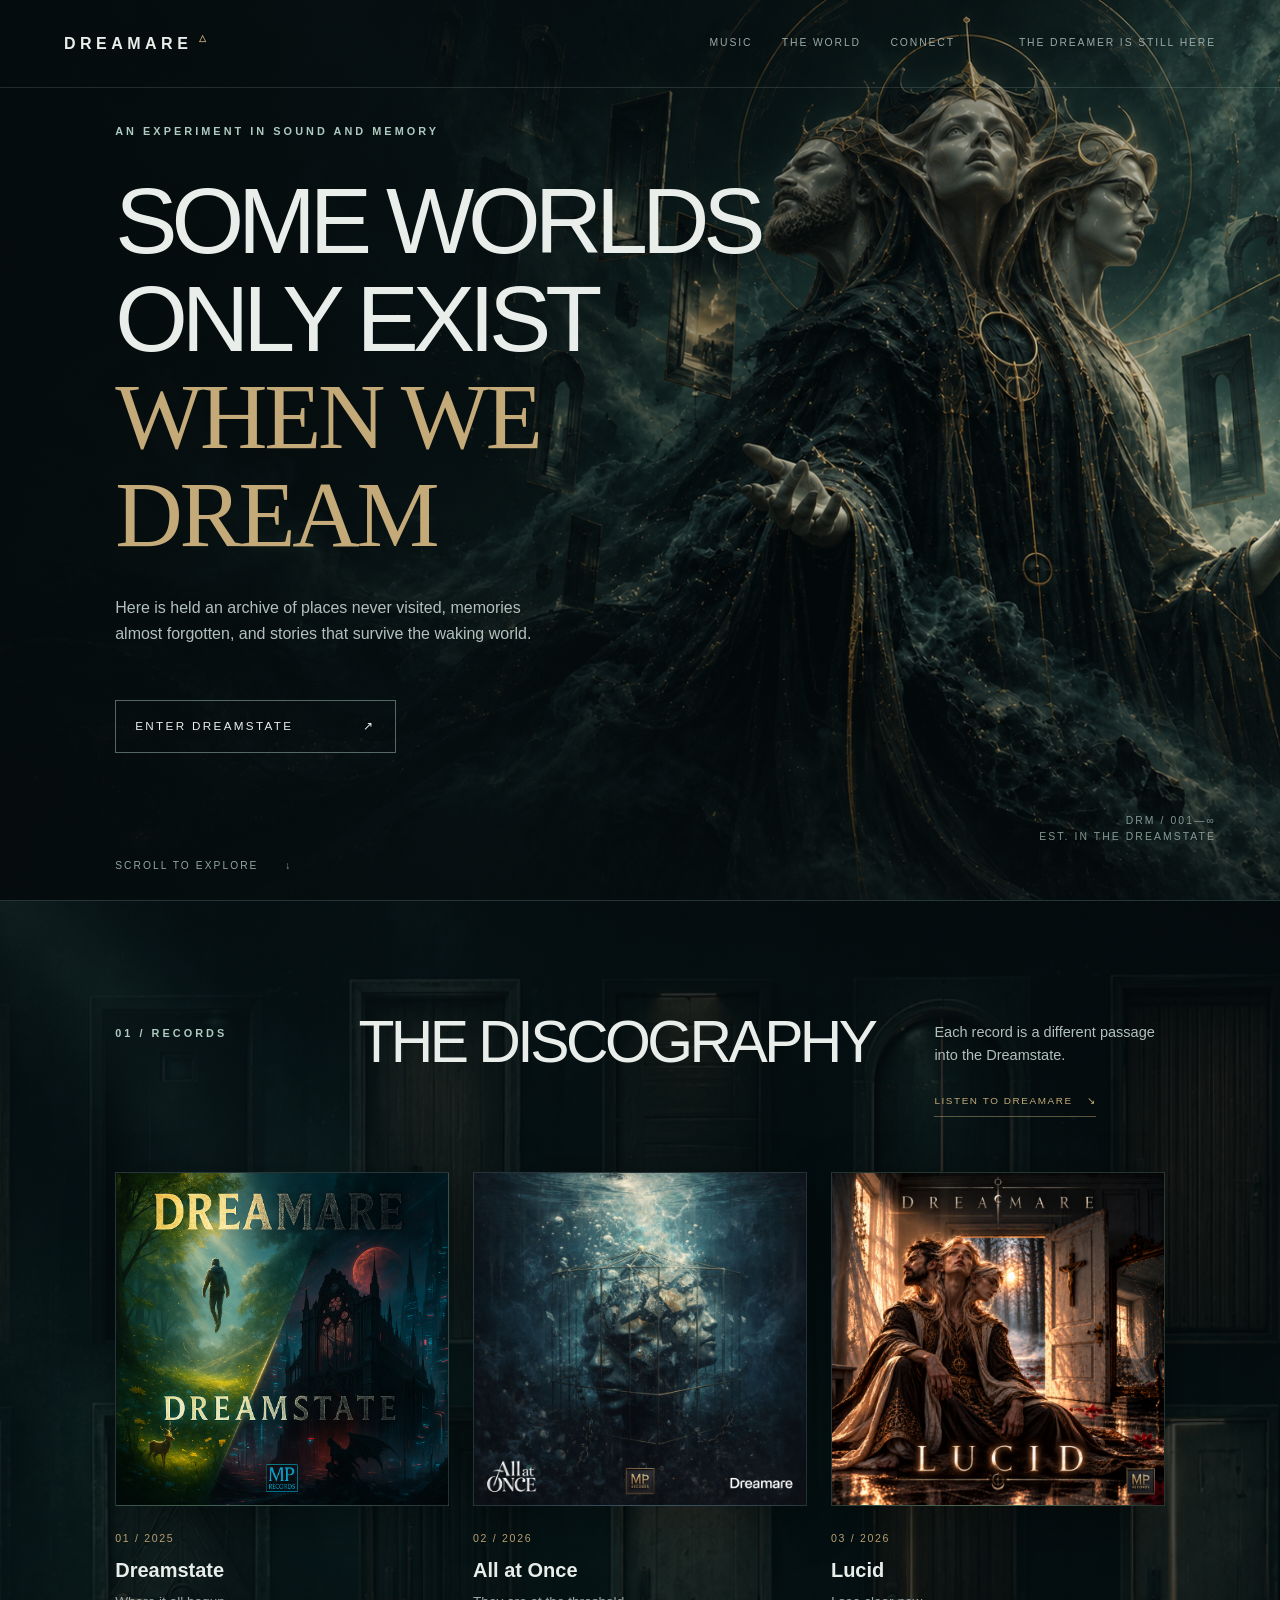
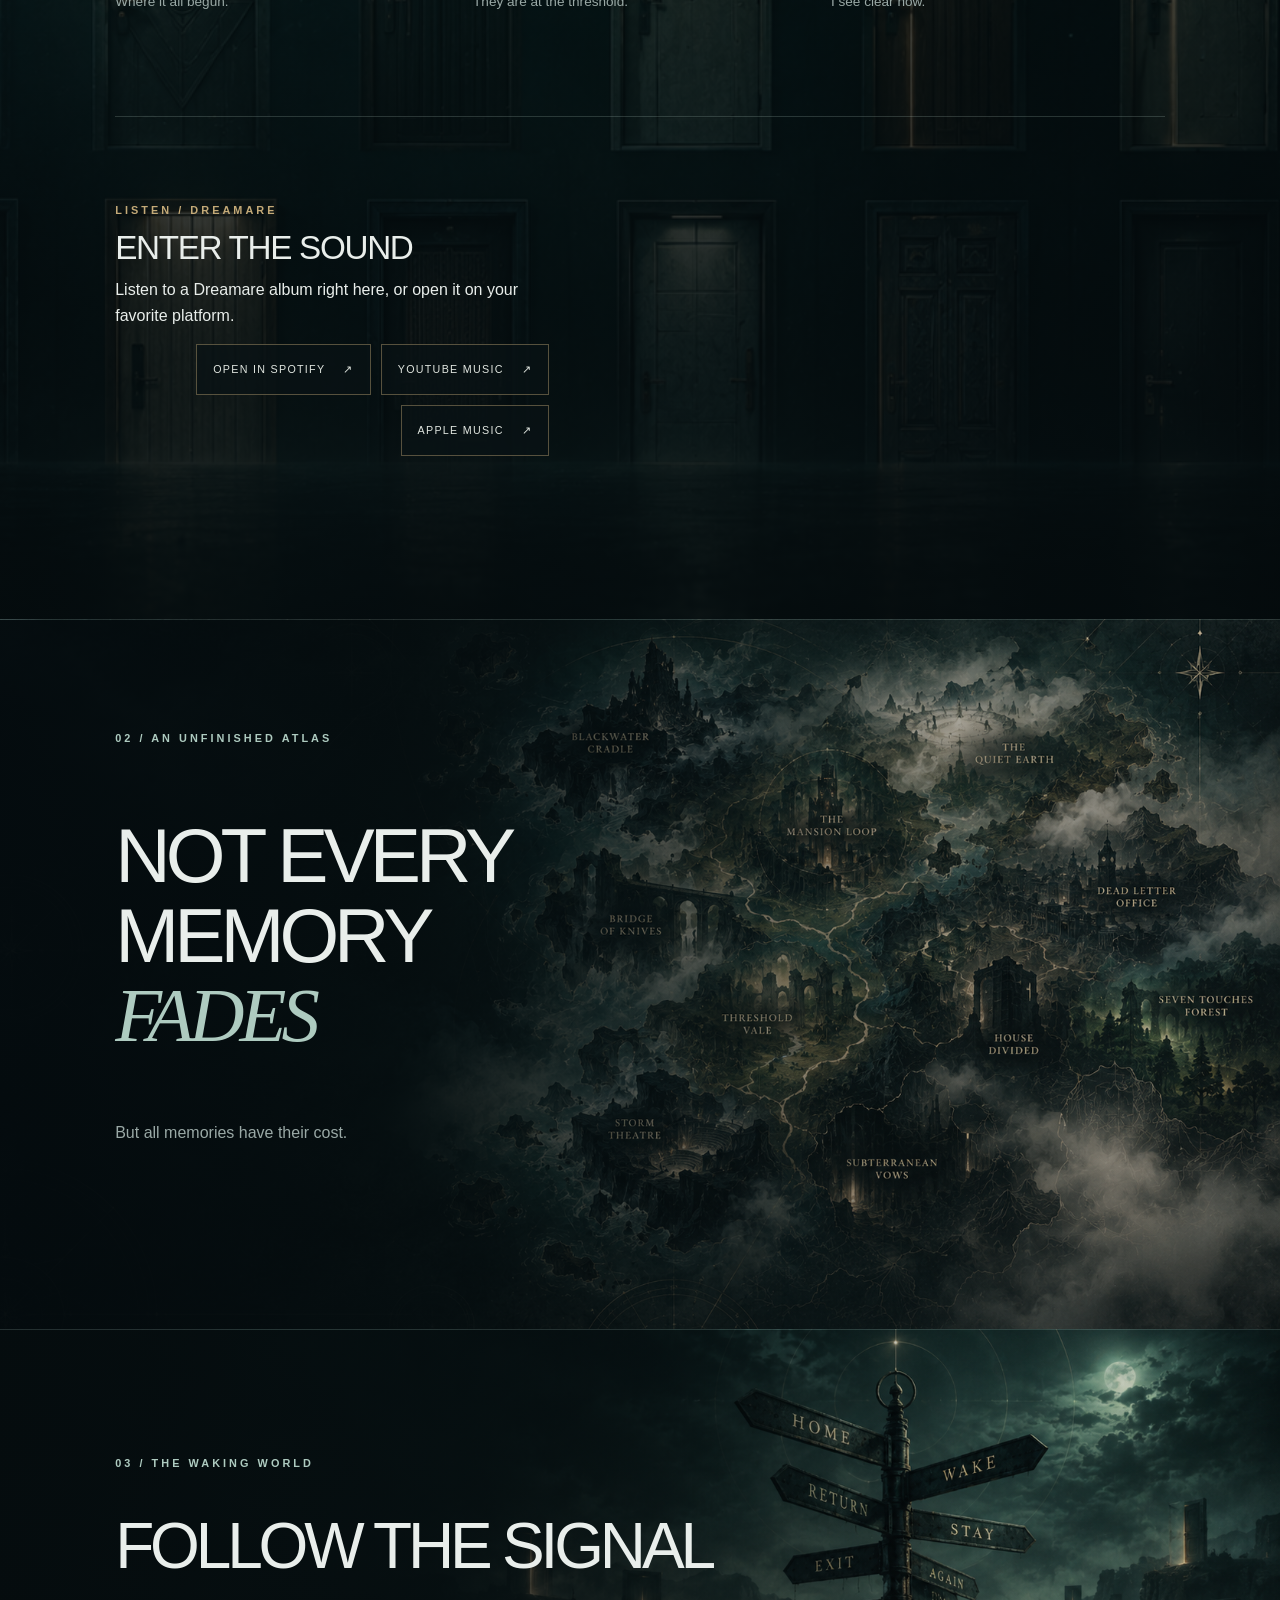
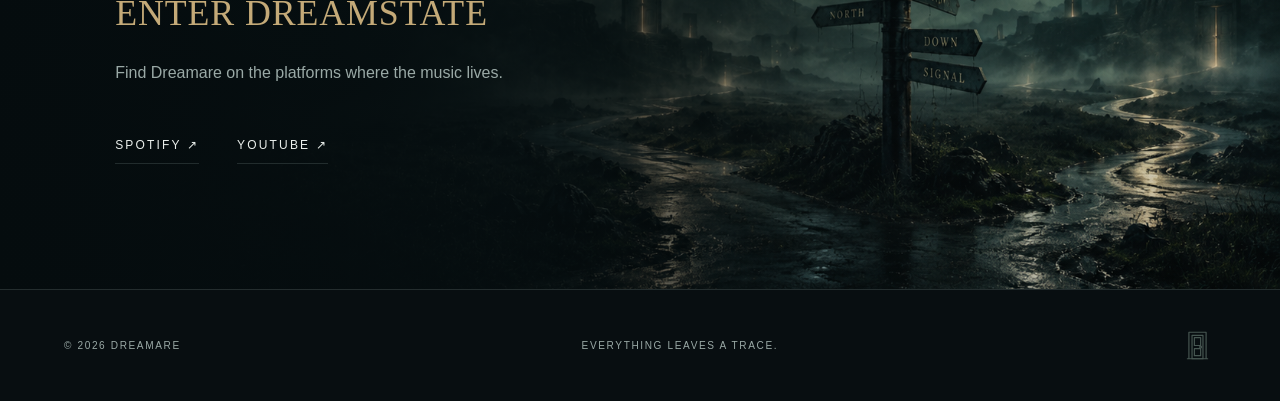
==== index.html @ a7a78763 "Embed official Spotify album player on Dreamare homepage" ====
<!doctype html>
<html lang="en"><head><meta charset="utf-8"><meta name="viewport" content="width=device-width,initial-scale=1"><meta name="theme-color" content="#080e11"><meta name="description" content="Enter the world of Dreamare. Music, dreams, and the stories that remain."><title>DREAMARE — Enter Dreamstate</title><link rel="icon" type="image/svg+xml" href="./favicon.svg"><link rel="stylesheet" href="./styles.css"></head>
<body class="home"><div class="grain" aria-hidden="true"></div>
<header class="site-header"><a class="wordmark" href="./" aria-label="Dreamare home">DREAMARE<span class="mark">△</span></a><nav aria-label="Main navigation"><a href="#music">MUSIC</a><a href="#world">THE WORLD</a><a href="#connect">CONNECT</a></nav><span class="header-note">THE DREAMER IS STILL HERE</span></header>
<main>
<section class="hero" aria-labelledby="hero-heading"><div class="hero-halo" aria-hidden="true"><div class="ring ring-a"></div><div class="ring ring-b"></div><div class="ring ring-c"></div><span class="sigil">◈</span></div>
<div class="hero-content"><p class="eyebrow">AN EXPERIMENT IN SOUND AND MEMORY</p><h1 id="hero-heading">SOME WORLDS<br>ONLY EXIST<br><span class="hero-emphasis">WHEN WE DREAM</span></h1><p class="lead">Here is held an archive of places never visited, memories almost forgotten, and stories that survive the waking world.</p><a class="main-link" href="#music">ENTER DREAMSTATE <span aria-hidden="true">↗</span></a></div>
<div class="hero-index" aria-hidden="true">DRM / 001—∞<br>EST. IN THE DREAMSTATE</div><div class="scroll-cue" aria-hidden="true">SCROLL TO EXPLORE <span>↓</span></div></section>
<section id="music" class="section music"><div class="section-header"><p class="eyebrow">01 / RECORDS</p><h2>THE DISCOGRAPHY</h2><div class="music-header-aside"><p>Each record is a different passage into the Dreamstate.</p><a class="music-listen-link" href="#music-player">LISTEN TO DREAMARE <span aria-hidden="true">↘</span></a></div></div>
<div class="album-grid"><article class="album album-one"><div class="album-art" aria-hidden="true"><span class="album-orbit">◯</span><span class="album-title">DREAMSTATE</span><img class="album-cover" src="./assets/album-dreamstate.png" alt="Official Dreamstate album cover" loading="lazy" decoding="async"></div><div class="album-meta"><span>01 / 2025</span><h3>Dreamstate</h3><p>Where it all begun.</p></div></article><article class="album album-two"><div class="album-art" aria-hidden="true"><span class="album-orbit">◇</span><span class="album-title">ALL AT ONCE</span><img class="album-cover" src="./assets/album-all-at-once.jpg" alt="Official All at Once album cover" loading="lazy" decoding="async"></div><div class="album-meta"><span>02 / 2026</span><h3>All at Once</h3><p>They are at the threshold.</p></div></article><article class="album album-three"><div class="album-art" aria-hidden="true"><span class="album-orbit">✧</span><span class="album-title">LUCID</span><img class="album-cover" src="./assets/album-lucid.jpg" alt="Official Lucid album cover" loading="lazy" decoding="async"></div><div class="album-meta"><span>03 / 2026</span><h3>Lucid</h3><p>I see clear now.</p></div></article></div>
<div class="music-player-area" id="music-player" aria-labelledby="music-player-title">
  <div class="music-player-intro">
    <p class="eyebrow">LISTEN / DREAMARE</p>
    <h3 id="music-player-title">ENTER THE SOUND</h3>
    <p>Listen to a Dreamare album right here, or open it on your favorite platform.</p>
    <div class="music-player-options" role="group" aria-label="Music platforms">
      <a href="https://open.spotify.com/album/0XnZISaevUQ4SXNmua5yW4" target="_blank" rel="noopener noreferrer">OPEN IN SPOTIFY <span aria-hidden="true">↗</span></a>
      <a href="https://music.youtube.com/search?q=Dreamare" target="_blank" rel="noopener noreferrer">YOUTUBE MUSIC <span aria-hidden="true">↗</span></a>
      <a href="https://music.apple.com/us/artist/dreamare/1834551281" target="_blank" rel="noopener noreferrer">APPLE MUSIC <span aria-hidden="true">↗</span></a>
    </div>
  </div>
  <div class="spotify-player">
    <iframe title="Dreamare album — Spotify player" src="https://open.spotify.com/embed/album/0XnZISaevUQ4SXNmua5yW4?utm_source=generator" width="100%" height="352" style="border:0;border-radius:12px" allow="autoplay; clipboard-write; encrypted-media; fullscreen; picture-in-picture" loading="lazy" referrerpolicy="strict-origin-when-cross-origin"></iframe>
  </div>
</div>
</section>
<section id="world" class="section world"><p class="eyebrow">02 / AN UNFINISHED ATLAS</p><div class="world-copy"><h2>NOT EVERY<br>MEMORY <em>FADES</em></h2><p>But all memories have their cost.</p></div><div class="world-ornament" aria-hidden="true">∴</div></section>
<section id="connect" class="section connect"><p class="eyebrow">03 / THE WAKING WORLD</p><h2>FOLLOW THE SIGNAL</h2><p class="connect-invitation">ENTER DREAMSTATE</p><p>Find Dreamare on the platforms where the music lives.</p><div class="socials"><a href="https://open.spotify.com/search/Dreamare" target="_blank" rel="noopener noreferrer">SPOTIFY ↗</a><a href="https://www.youtube.com/results?search_query=Dreamare+music" target="_blank" rel="noopener noreferrer">YOUTUBE ↗</a></div></section>
</main>
<footer><span>© 2026 DREAMARE</span><span>EVERYTHING LEAVES A TRACE.</span><a class="hidden-archive" href="./archive/" aria-label="Open a hidden door" title="A door remains closed"><svg class="archive-door-icon" viewBox="0 0 32 40" aria-hidden="true" focusable="false"><path class="door-frame" d="M5 37V3h22v34M3 37h26"/><path class="door-leaf" d="M9 7h14v30H9z"/><path class="door-detail" d="M12 10h8v10h-8zM12 24h8v9h-8z"/><circle class="door-handle" cx="20" cy="22" r="1.2"/></svg></a></footer>
<script src="./album-covers.js" defer></script></body></html>
---- styles.css ----
:root{--bg:#080e11;--surface:#111b1e;--line:rgba(195,220,213,.15);--text:#e9eeeb;--muted:#9aa9a6;--accent:#aecbc0;--gold:#c4aa78}*{box-sizing:border-box}html{scroll-behavior:smooth}body{margin:0;background:var(--bg);color:var(--text);font-family:Inter,"Segoe UI",Arial,sans-serif;line-height:1.6}a{color:inherit;text-decoration:none}button,input{font:inherit}.grain{position:fixed;inset:0;opacity:.07;pointer-events:none;z-index:9;background-image:url("data:image/svg+xml,%3Csvg viewBox='0 0 200 200' xmlns='http://www.w3.org/2000/svg'%3E%3Cfilter id='n'%3E%3CfeTurbulence type='fractalNoise' baseFrequency='.82' numOctaves='3' stitchTiles='stitch'/%3E%3C/filter%3E%3Crect width='100%25' height='100%25' filter='url(%23n)'/%3E%3C/svg%3E")}h1,h2,h3,p{margin-top:0}.eyebrow{font-size:.68rem;letter-spacing:.28em;font-weight:600;color:var(--accent)}h1,h2{font-weight:500;letter-spacing:-.065em;line-height:1.04}h1 em,h2 em{font-family:Georgia,serif;font-weight:400;color:var(--accent)}.site-header{height:88px;position:absolute;z-index:3;left:0;right:0;top:0;padding:0 clamp(24px,5vw,90px);display:flex;align-items:center;gap:9vw;border-bottom:1px solid var(--line)}.wordmark{font-size:1rem;font-weight:700;letter-spacing:.28em}.mark{font-size:.55rem;vertical-align:top;color:var(--gold);margin-left:7px}.site-header nav{display:flex;gap:2.1rem}.site-header nav a,.header-note{font-size:.65rem;letter-spacing:.18em;color:var(--muted)}.site-header nav a:hover,.socials a:hover{color:white}.header-note{margin-left:auto}.hero{min-height:810px;height:100svh;position:relative;display:flex;align-items:center;padding:100px clamp(24px,9vw,150px);overflow:hidden;background:radial-gradient(ellipse at 70% 44%,#213c3a 0,transparent 45%),radial-gradient(ellipse at 28% 90%,#132624,transparent 45%),linear-gradient(150deg,#0b1518,#050809)}.hero:before{content:"";position:absolute;inset:0;background:linear-gradient(90deg,rgba(7,13,15,.72) 10%,transparent 80%);z-index:1}.hero-content{max-width:760px;position:relative;z-index:2}.hero h1{font-size:clamp(3.6rem,7.3vw,8rem);margin:32px 0}.lead{color:#b2c0bb;max-width:435px;font-size:1rem}.main-link{display:inline-flex;align-items:center;gap:70px;border:1px solid rgba(182,213,200,.45);padding:16px 19px;margin-top:38px;font-size:.73rem;letter-spacing:.2em}.main-link:hover{background:rgba(182,213,200,.1)}.hero-halo{position:absolute;right:-9vw;top:6%;width:64vw;height:88%;display:grid;place-items:center;opacity:.55}.ring{position:absolute;border:1px solid rgba(170,208,190,.18);border-radius:50%;width:72%;height:80%;transform:rotate(25deg)}.ring-b{width:45%;height:90%;transform:rotate(-46deg)}.ring-c{width:88%;height:40%;transform:rotate(-13deg)}.sigil{font-size:18vw;color:rgba(180,211,198,.17);font-weight:100}.hero-index{position:absolute;right:5vw;bottom:6%;font-size:.65rem;letter-spacing:.2em;color:#839991;z-index:2;text-align:right}.scroll-cue{position:absolute;bottom:6%;left:9vw;font-size:.64rem;letter-spacing:.2em;color:#91a69e;z-index:2}.scroll-cue span{margin-left:22px}.section{padding:110px clamp(24px,9vw,150px);border-top:1px solid var(--line)}.section-header{display:flex;align-items:baseline;gap:24px;flex-wrap:wrap;margin-bottom:52px}.section-header h2,.connect h2{font-size:clamp(2.5rem,5vw,5rem)}.section-header p:last-child{color:var(--muted);margin-left:auto;max-width:240px}.album-grid{display:grid;grid-template-columns:repeat(3,minmax(0,1fr));gap:24px}.album-art{aspect-ratio:1;display:flex;align-items:center;justify-content:center;position:relative;overflow:hidden;border:1px solid var(--line)}.album-one .album-art{background:radial-gradient(ellipse at 30% 20%,#335e44,#09171c 68%)}.album-two .album-art{background:radial-gradient(ellipse at 55% 25%,#2a4b5e,#09151c 70%)}.album-three .album-art{background:radial-gradient(ellipse at 45% 15%,#466147,#0a1713 65%)}.album-orbit{position:absolute;font-family:Georgia,serif;font-size:clamp(11rem,20vw,25rem);color:rgba(207,222,205,.12);line-height:1}.album-title{position:relative;font-family:Georgia,serif;font-size:clamp(1.1rem,2.1vw,2rem);letter-spacing:.18em;text-align:center}.album-meta{padding-top:18px}.album-meta span{color:var(--gold);font-size:.66rem;letter-spacing:.16em}.album-meta h3{font-size:1.25rem;margin:5px 0}.album-meta p{font-size:.85rem;color:var(--muted)}.world{min-height:580px;display:grid;grid-template-columns:1fr 1fr;position:relative;align-items:center;background:radial-gradient(ellipse at 75% 60%,#1c2e30,transparent 40%)}.world>.eyebrow{grid-column:1/-1;align-self:start}.world h2{font-size:clamp(3rem,6vw,7rem)}.world-copy p{max-width:390px;color:var(--muted)}.world-ornament{font-size:18rem;color:rgba(184,205,192,.08);text-align:center}.connect h2{margin:30px 0 16px}.connect>p:not(.eyebrow){color:var(--muted)}.socials{display:flex;gap:38px;margin-top:35px}.socials a{letter-spacing:.18em;font-size:.75rem;border-bottom:1px solid var(--line);padding-bottom:8px}footer{border-top:1px solid var(--line);padding:34px clamp(24px,5vw,90px);display:flex;align-items:center;justify-content:space-between;font-size:.63rem;letter-spacing:.16em;color:var(--muted)}.hidden-archive{color:#52655e;font-size:1.25rem;opacity:.4;transition:.3s}.hidden-archive:hover,.hidden-archive:focus-visible{opacity:1;color:#d0ded7}
.archive-body{min-height:100svh;background:radial-gradient(ellipse at 50% 0,#172a29,transparent 45%),#070c0e}.archive-nav{padding:32px clamp(24px,6vw,90px);display:flex;justify-content:space-between;align-items:center;border-bottom:1px solid var(--line)}.archive-nav a{color:var(--muted);font-size:.67rem;letter-spacing:.17em}.archive-shell{max-width:760px;margin:0 auto;padding:12vh 24px 120px}.archive-sigil{text-align:center;font-size:2.7rem;color:var(--gold);opacity:.75}.archive-shell h1{text-align:center;font-family:Georgia,serif;font-size:clamp(3rem,7vw,5.5rem);letter-spacing:.08em;font-weight:400;margin:14px 0}.archive-intro{text-align:center;color:var(--muted);max-width:470px;margin:0 auto 72px}.record-panel{border:1px solid var(--line);background:linear-gradient(155deg,rgba(29,44,44,.75),rgba(9,15,17,.85));padding:clamp(26px,5vw,50px)}.record-topline{display:flex;justify-content:space-between;font-size:.66rem;letter-spacing:.2em;color:var(--muted)}.record-id{text-align:center;font-family:Georgia,serif;font-size:5rem;letter-spacing:.12em;font-weight:400;line-height:1.2;margin:36px 0 5px}.record-label{text-align:center;font-size:.68rem;color:var(--muted);letter-spacing:.2em;margin-bottom:48px}.record-panel label{display:block;font-size:.65rem;letter-spacing:.18em;color:var(--accent);margin-bottom:10px}.key-row{display:flex;gap:10px}.key-row input{flex:1;min-width:0;padding:14px 16px;background:#0a1214;border:1px solid #425552;color:var(--text);letter-spacing:.3em;border-radius:0}.key-row button{background:#b2cbbf;border:0;color:#091112;padding:12px 25px;letter-spacing:.12em;font-size:.68rem;cursor:pointer}.key-row button:disabled{opacity:.5;cursor:not-allowed}.archive-message{min-height:25px;font-size:.81rem;color:#d6c3a2;margin:17px 0 0}.archive-message.error{color:#dca6a0}.access-hint{font-size:.72rem;color:#7d9290;text-align:center;margin-top:30px}.record-content{display:none;padding-top:34px;border-top:1px solid var(--line);margin-top:30px}.record-content.open{display:block}.record-content h2{font-family:Georgia,serif;font-size:2rem;font-weight:400;letter-spacing:0}.record-content p{font-family:Georgia,serif;font-size:1.06rem;color:#d4dbd6}.archive-foot{text-align:center;font-size:.65rem;letter-spacing:.15em;color:#667c74;margin-top:60px}@media(max-width:850px){.site-header{height:70px}.site-header nav{gap:12px}.header-note{display:none}.hero{padding-top:140px;min-height:720px}.hero-halo{right:-55vw;width:130vw}.album-grid{grid-template-columns:1fr}.album-art{max-width:480px}.world{grid-template-columns:1fr}.world-ornament{display:none}.section-header p:last-child{margin-left:0}}@media(max-width:560px){.site-header nav a{font-size:.55rem}.site-header{gap:22px}.wordmark{font-size:.83rem}.hero h1{font-size:3.6rem}.hero-index{display:none}.hero{min-height:750px}.hero-content{margin-top:20px}.main-link{gap:30px}footer{gap:14px;flex-wrap:wrap}.key-row{flex-direction:column}.key-row button{min-height:46px}}

/* Test 1 — remove italic from the hero emphasis and fix cramped labels/navigation. */
.hero-emphasis {
  display: inline;
  font-family: inherit;
  font-style: normal;
  font-weight: inherit;
  color: var(--accent);
}
.site-header {
  gap: clamp(20px, 3vw, 56px);
  justify-content: space-between;
}
.site-header .wordmark {
  white-space: nowrap;
  flex-shrink: 0;
}
.site-header nav {
  display: flex;
  align-items: center;
  gap: clamp(15px, 2.3vw, 32px);
  flex-wrap: nowrap;
  margin-left: auto;
}
.site-header nav a,
.header-note {
  white-space: nowrap;
}
.header-note {
  margin-left: clamp(8px, 2vw, 30px);
  flex-shrink: 0;
}
.hero .eyebrow { max-width: 100%; }
.hero .scroll-cue { bottom: 26px; }
.hero .main-link { margin-bottom: 24px; }
@media (max-width: 1100px) {
  .header-note { display: none; }
  .site-header { gap: 24px; }
}
@media (max-width: 560px) {
  .site-header { padding-inline: 20px; gap: 12px; }
  .site-header nav { gap: 12px; }
  .wordmark { letter-spacing: .13em; }
  .site-header nav a { letter-spacing: .07em; }
  .hero h1 { font-size: clamp(2.65rem, 11vw, 3.6rem); }
  .hero .scroll-cue { display: none; }
}

/* Test 2 — mystery doors hero, original serif emphasis (not italic). */
.hero {
  background-image:
    linear-gradient(90deg, rgba(5, 12, 14, .91) 0%, rgba(6, 15, 17, .78) 34%, rgba(7, 17, 18, .53) 70%, rgba(4, 10, 11, .64) 100%),
    linear-gradient(0deg, rgba(4, 10, 12, .85), transparent 32%, transparent 68%, rgba(4, 10, 12, .46)),
    url("./assets/doors-background.png"),
    url("./assets/doors-mosaic.svg");
  background-size: cover;
  background-position: center center;
  background-repeat: no-repeat;
}
.hero::before { background: none; }
.hero-halo { opacity: .16; pointer-events: none; }
.hero-emphasis {
  font-family: Georgia, "Times New Roman", serif;
  font-style: normal;
  font-weight: 400;
  color: #c4aa78;
  letter-spacing: -.035em;
}
@media (max-width: 850px) {
  .hero { background-position: 58% center; }
}
@media (max-width: 560px) {
  .hero {
    background-position: 55% center;
    background-image:
      linear-gradient(90deg, rgba(5, 12, 14, .91), rgba(6, 15, 17, .73)),
      linear-gradient(0deg, rgba(4, 10, 12, .84), transparent 55%, rgba(4, 10, 12, .38)),
      url("./assets/doors-background.png"),
    url("./assets/doors-mosaic.svg");
  }
  .hero-emphasis { letter-spacing: -.05em; }
}


/* Dreamare World — four cinematic environments.
   Approved artwork is uploaded separately to /assets:
   hero-dreamare-triunio.png, unfinished-atlas-map.png, waking-world-signals.png.
   The already uploaded doors-background.png is reused for the discography.
   Fallback gradients stay functional before image uploads finish. */
.home .hero {
  background-color: #081114;
  background-image:
    linear-gradient(90deg, rgba(5, 12, 14, .90) 0%, rgba(6, 15, 17, .70) 34%, rgba(7, 17, 18, .18) 66%, rgba(4, 10, 11, .10) 100%),
    linear-gradient(0deg, rgba(4, 10, 12, .63) 0%, transparent 40%, rgba(4, 10, 12, .28) 100%),
    url("./assets/hero-dreamare-triunio.png"),
    radial-gradient(ellipse at 75% 38%, #28443f 0%, #091417 62%, #070d0e 100%);
  background-size: cover, cover, cover, cover;
  background-position: center, center, center center, center;
  background-repeat: no-repeat;
}
.home .hero-halo {
  opacity: .045;
}
.home .music {
  position: relative;
  background-color: #0b1719;
  background-image:
    linear-gradient(180deg, rgba(4, 10, 12, .80), rgba(4, 11, 13, .71) 45%, rgba(4, 10, 12, .90)),
    url("./assets/doors-background.png");
  background-size: cover;
  background-position: center 42%;
  background-repeat: no-repeat;
}
.home .music .section-header,
.home .music .album-grid {
  position: relative;
  z-index: 1;
}
.home .music .album-art {
  box-shadow: 0 14px 45px rgba(0,0,0,.34);
}
.home .world {
  background-color: #091517;
  background-image:
    linear-gradient(90deg, rgba(4, 11, 14, .95) 0%, rgba(5, 13, 15, .87) 31%, rgba(5, 15, 16, .27) 70%, rgba(4, 11, 14, .15) 100%),
    url("./assets/unfinished-atlas-map.png"),
    radial-gradient(ellipse at 75% 45%, #233e3b, #091517 65%);
  background-size: cover, cover, cover;
  background-position: center, center center, center;
  background-repeat: no-repeat;
}
.home .world-ornament {
  opacity: .16;
}
.home .world-copy {
  z-index: 1;
  position: relative;
}
.home .connect {
  min-height: 560px;
  display: flex;
  flex-direction: column;
  align-items: flex-start;
  justify-content: center;
  background-color: #091517;
  background-image:
    linear-gradient(90deg, rgba(5, 12, 14, .96) 0%, rgba(5, 13, 15, .83) 36%, rgba(7, 17, 19, .18) 74%, rgba(6, 14, 16, .16) 100%),
    url("./assets/waking-world-signals.png"),
    radial-gradient(ellipse at 75% 45%, #243d3b, #091517 65%);
  background-size: cover, cover, cover;
  background-position: center, center center, center;
  background-repeat: no-repeat;
}
.home .connect > * {
  position: relative;
  z-index: 1;
}
.home .connect .connect-invitation {
  font-family: Georgia, "Times New Roman", serif;
  font-size: clamp(1.35rem, 2.8vw, 2.6rem);
  font-weight: 400;
  font-style: normal;
  color: #c4aa78;
  letter-spacing: .025em;
  line-height: 1.2;
  margin: -4px 0 25px;
}
@media (max-width: 1100px) {
  .home .hero {
    background-position: center, center, 60% center, center;
  }
  .home .world {
    background-position: center, 58% center, center;
  }
  .home .connect {
    background-position: center, 60% center, center;
  }
}
@media (max-width: 850px) {
  .home .hero {
    background-image:
      linear-gradient(90deg, rgba(5, 12, 14, .93), rgba(5, 12, 14, .76) 62%, rgba(5, 12, 14, .38)),
      url("./assets/hero-dreamare-triunio.png"),
      radial-gradient(ellipse at 65% 30%, #28443f, #091417 68%);
    background-position: center, 62% center, center;
  }
  .home .world {
    background-image:
      linear-gradient(90deg, rgba(4, 11, 14, .95) 0%, rgba(4, 11, 14, .83) 50%, rgba(4, 11, 14, .54)),
      url("./assets/unfinished-atlas-map.png"),
      radial-gradient(ellipse at 75% 45%, #233e3b, #091517 65%);
    background-position: center, 68% center, center;
  }
  .home .connect {
    background-image:
      linear-gradient(90deg, rgba(5, 12, 14, .95), rgba(5, 12, 14, .74) 70%, rgba(5, 12, 14, .46)),
      url("./assets/waking-world-signals.png"),
      radial-gradient(ellipse at 75% 45%, #243d3b, #091517 65%);
    background-position: center, 65% center, center;
  }
}
@media (max-width: 560px) {
  .home .hero { background-position: center, 66% center, center; }
  .home .hero h1 { font-size: clamp(2.5rem, 10vw, 3.6rem); }
  .home .music { background-position: 56% center; }
  .home .world { background-position: center, 72% center, center; }
  .home .connect { min-height: 470px; background-position: center, 74% center, center; }
  .home .connect .connect-invitation { margin-top: 2px; }
}

/* Discography: show actual official cover artwork once uploaded, retaining
   the original geometric placeholder while an image is unavailable. */
.album-art .album-cover {
  display: block;
  position: absolute;
  inset: 0;
  width: 100%;
  height: 100%;
  object-fit: cover;
  opacity: 0;
  z-index: 2;
  transition: opacity .35s ease;
  pointer-events: none;
}
.album-art.has-cover .album-cover { opacity: 1; }
.album-art.has-cover .album-orbit,
.album-art.has-cover .album-title { visibility: hidden; }

/* The discreet hidden door to the Dream Archive. */
footer .hidden-archive {
  display: inline-grid;
  place-items: center;
  width: 37px;
  height: 43px;
  flex: none;
  opacity: .58;
  color: #748a80;
  border-radius: 3px;
  transition: opacity .25s ease, color .25s ease, filter .25s ease, transform .25s ease;
}
footer .hidden-archive .archive-door-icon {
  width: 25px;
  height: 33px;
  fill: none;
  stroke: currentColor;
  stroke-width: 1.5;
  stroke-linecap: round;
  stroke-linejoin: round;
  overflow: visible;
}
footer .hidden-archive .door-leaf,
footer .hidden-archive .door-detail { transition: fill .25s ease, stroke .25s ease; }
footer .hidden-archive:hover,
footer .hidden-archive:focus-visible {
  color: #d5b57b;
  opacity: 1;
  filter: drop-shadow(0 0 7px rgba(212,166,92,.55));
  transform: translateY(-2px);
}
footer .hidden-archive:hover .door-leaf,
footer .hidden-archive:focus-visible .door-leaf {
  fill: rgba(212,166,92,.20);
}
footer .hidden-archive:hover .door-detail,
footer .hidden-archive:focus-visible .door-detail { stroke: #f4d6a1; }
footer .hidden-archive:focus-visible { outline: 1px solid #d5b57b; outline-offset: 2px; }
@media (prefers-reduced-motion: reduce) {
  footer .hidden-archive,
  footer .hidden-archive .door-leaf,
  footer .hidden-archive .door-detail,
  .album-art .album-cover { transition: none; }
}

/* The Archivist's Eye: small, watchful, and centered above Record 047.
   This is purely decorative; archive access remains server-validated. */
.archive-eye {
  width: clamp(122px, 25vw, 160px);
  height: auto;
  aspect-ratio: 180 / 98;
  margin: -19px auto 10px;
  filter: drop-shadow(0 0 14px rgba(158, 182, 149, .16));
  pointer-events: none;
}
.archive-eye svg { display: block; width: 100%; height: 100%; overflow: visible; }
.archive-eye .eye-outer {
  fill: rgba(6, 17, 18, .96);
  stroke: #bfa77a;
  stroke-width: 2.5;
}
.archive-eye .eye-sclera { fill: url(#sclera-gradient); }
.archive-eye .eye-lid-line {
  fill: none;
  stroke: #bfa77a;
  stroke-width: 3;
}
.archive-eye .eye-gaze {
  transition: transform 95ms ease-out;
}
.archive-eye .eye-open {
  opacity: 1;
  transform-origin: 90px 49px;
  transform: scaleY(1);
  transition: transform .45s ease-in-out, opacity .25s ease;
}
.archive-eye .eye-closed-line,
.archive-eye .eye-closed-mark {
  fill: none;
  stroke: #d0b882;
  stroke-width: 2.5;
  stroke-linecap: round;
  opacity: 0;
  transition: opacity .28s ease;
}
.archive-eye.is-closed .eye-open {
  transform: scaleY(.02);
  opacity: 0;
}
.archive-eye.is-closed .eye-outer {
  fill: transparent;
  stroke: transparent;
}
.archive-eye.is-closed .eye-closed-line,
.archive-eye.is-closed .eye-closed-mark { opacity: 1; }
@media (prefers-reduced-motion: reduce) {
  .archive-eye .eye-open,
  .archive-eye .eye-gaze,
  .archive-eye .eye-closed-line,
  .archive-eye .eye-closed-mark { transition: none; }
}

/* Dream Archive: Infinite Archive approved background */
.archive-body {
  background-color: #070d0e;
  background-image:
    linear-gradient(180deg, rgba(5, 12, 14, .47) 0%, rgba(5, 12, 14, .62) 42%, rgba(5, 12, 14, .73) 100%),
    linear-gradient(90deg, rgba(4, 11, 12, .12), rgba(4, 11, 12, .42) 50%, rgba(4, 11, 12, .12)),
    url("./assets/dream-archive-background.png");
  background-size: cover;
  background-position: center top;
  background-repeat: no-repeat;
  background-attachment: fixed;
}
.archive-body .record-panel {
  background: linear-gradient(155deg, rgba(18, 32, 33, .91), rgba(7, 14, 17, .94));
  border-color: rgba(195, 220, 213, .24);
  box-shadow: 0 18px 65px rgba(0, 0, 0, .48);
  backdrop-filter: blur(5px);
  -webkit-backdrop-filter: blur(5px);
}
.archive-body .archive-shell h1,
.archive-body .archive-intro {
  text-shadow: 0 3px 20px rgba(0, 0, 0, .8);
}
@media (max-width: 850px) {
  .archive-body {
    background-attachment: scroll;
    background-position: center top;
  }
}
@media (max-width: 560px) {
  .archive-body {
    background-image:
      linear-gradient(180deg, rgba(5, 12, 14, .66), rgba(5, 12, 14, .76)),
      url("./assets/dream-archive-background.png");
    background-position: 50% top;
  }
}

/* Dream Archive texture test: 20% of original grain opacity (.07 -> .014). */
.archive-body .grain { display: none; }

/* Homepage texture-free comparison, matching Dream Archive. */
.home .grain { display: none; }

/* Decorative section break between recovered dream and Archivist's Note. */
.record-content .record-note-divider {
  display: flex;
  align-items: center;
  justify-content: center;
  gap: clamp(8px, 2.5vw, 20px);
  margin: clamp(42px, 7vw, 64px) 0 30px;
  color: #c4aa78;
}
.record-content .record-note-divider::before,
.record-content .record-note-divider::after {
  content: "";
  flex: 1 1 0;
  min-width: 14px;
  height: 1px;
  background: linear-gradient(90deg, transparent, rgba(196, 170, 120, .76));
}
.record-content .record-note-divider::after {
  background: linear-gradient(90deg, rgba(196, 170, 120, .76), transparent);
}
.record-content .record-note-divider h2 {
  flex: 0 1 auto;
  font-family: inherit;
  font-size: clamp(1.05rem, 1.6vw, 1.18rem);
  font-weight: 500;
  line-height: 1.5;
  letter-spacing: .13em;
  color: #c4aa78;
  text-transform: uppercase;
  text-align: center;
  margin: 0;
}
@media (max-width: 480px) {
  .record-content .record-note-divider { gap: 8px; }
  .record-content .record-note-divider h2 {
    font-size: 1.05rem;
    letter-spacing: .025em;
    line-height: 1.35;
  }
}

/* Archive record typography — matches the understated italic sans-serif preview. */
.archive-body .record-content p {
  font-family: Inter, "Segoe UI", Arial, sans-serif;
  font-style: italic;
  font-weight: 400;
  font-size: clamp(.95rem, 1.3vw, 1.04rem);
  line-height: 1.85;
  letter-spacing: .005em;
  color: #d4dbd6;
}

/* Matching gold ruled heading for the dream title, without changing its text. */
.record-content .record-story-title {
  margin: 0 0 clamp(26px, 4vw, 38px);
}
.record-content .record-story-title h2 {
  letter-spacing: .13em;
}
@media (max-width: 480px) {
  .record-content .record-story-title h2 {
    letter-spacing: .055em;
  }
}

/* Records section: editorial alignment consistent with the atlas sections. */
.home .music .section-header {
  display: grid;
  grid-template-columns: minmax(160px, .8fr) minmax(300px, 2.1fr) minmax(215px, .9fr);
  align-items: start;
  gap: clamp(18px, 3vw, 48px);
  margin-bottom: 55px;
}
.home .music .section-header > .eyebrow {
  margin: 14px 0 0;
}
.home .music .section-header h2 {
  font-size: clamp(2.8rem, 4.6vw, 4.7rem);
  line-height: 1.06;
  letter-spacing: -.06em;
  margin: 0;
}
.home .music .music-header-aside {
  justify-self: end;
  max-width: 255px;
  padding-top: 10px;
}
.home .music .music-header-aside p {
  color: #b1c0ba;
  font-size: .91rem;
  line-height: 1.55;
  margin: 0 0 20px;
}
.home .music .music-listen-link {
  font-size: .62rem;
  letter-spacing: .16em;
  color: #c4aa78;
  border-bottom: 1px solid rgba(196,170,120,.45);
  padding-bottom: 7px;
  display: inline-flex;
  gap: 14px;
}
.home .music .music-listen-link:hover,
.home .music .music-listen-link:focus-visible { color: #f0d49e; }
.home .music .music-player-area {
  margin-top: clamp(56px, 7vw, 100px);
  padding: 32px 0 0;
  border-top: 1px solid rgba(195,220,213,.19);
  display: grid;
  grid-template-columns: 1fr 1.35fr;
  align-items: center;
  gap: 30px;
}
.home .music .music-player-intro .eyebrow { color: #c4aa78; }
.home .music .music-player-intro h3 {
  font-size: clamp(1.7rem, 2.6vw, 2.6rem);
  font-weight: 500;
  line-height: 1.1;
  letter-spacing: -.04em;
  margin: 9px 0 10px;
}
.home .music .music-player-intro > p:last-child {
  color: #aebcb6;
  font-size: .92rem;
  margin: 0;
}
.home .music .music-player-options {
  display: flex;
  justify-content: flex-end;
  gap: 10px;
  flex-wrap: wrap;
}
.home .music .music-player-options a {
  border: 1px solid rgba(196,170,120,.42);
  background: rgba(8,18,20,.75);
  color: #e0e5df;
  font-size: .67rem;
  letter-spacing: .12em;
  padding: 16px;
  display: inline-flex;
  gap: 18px;
  justify-content: space-between;
  transition: border-color .2s, background-color .2s;
}
.home .music .music-player-options a:hover,
.home .music .music-player-options a:focus-visible {
  border-color: #c4aa78;
  background: rgba(196,170,120,.12);
}
@media (max-width: 1050px) {
  .home .music .section-header {
    grid-template-columns: 1fr 2.2fr;
    gap: 12px 24px;
  }
  .home .music .music-header-aside {
    grid-column: 2;
    justify-self: start;
    max-width: 440px;
    padding-top: 0;
  }
}
@media (max-width: 850px) {
  .home .music .section-header {
    grid-template-columns: 1fr;
    gap: 14px;
    margin-bottom: 34px;
  }
  .home .music .section-header > .eyebrow { margin: 0; }
  .home .music .section-header h2 { font-size: clamp(2.5rem, 8vw, 4rem); }
  .home .music .music-header-aside {
    grid-column: auto;
    justify-self: start;
    max-width: 460px;
  }
  .home .music .music-player-area {
    grid-template-columns: 1fr;
    gap: 24px;
  }
  .home .music .music-player-options { justify-content: flex-start; }
}
@media (max-width: 560px) {
  .home .music .music-player-options {
    display: grid;
    grid-template-columns: 1fr;
    width: 100%;
  }
  .home .music .music-player-options a { width: 100%; }
}
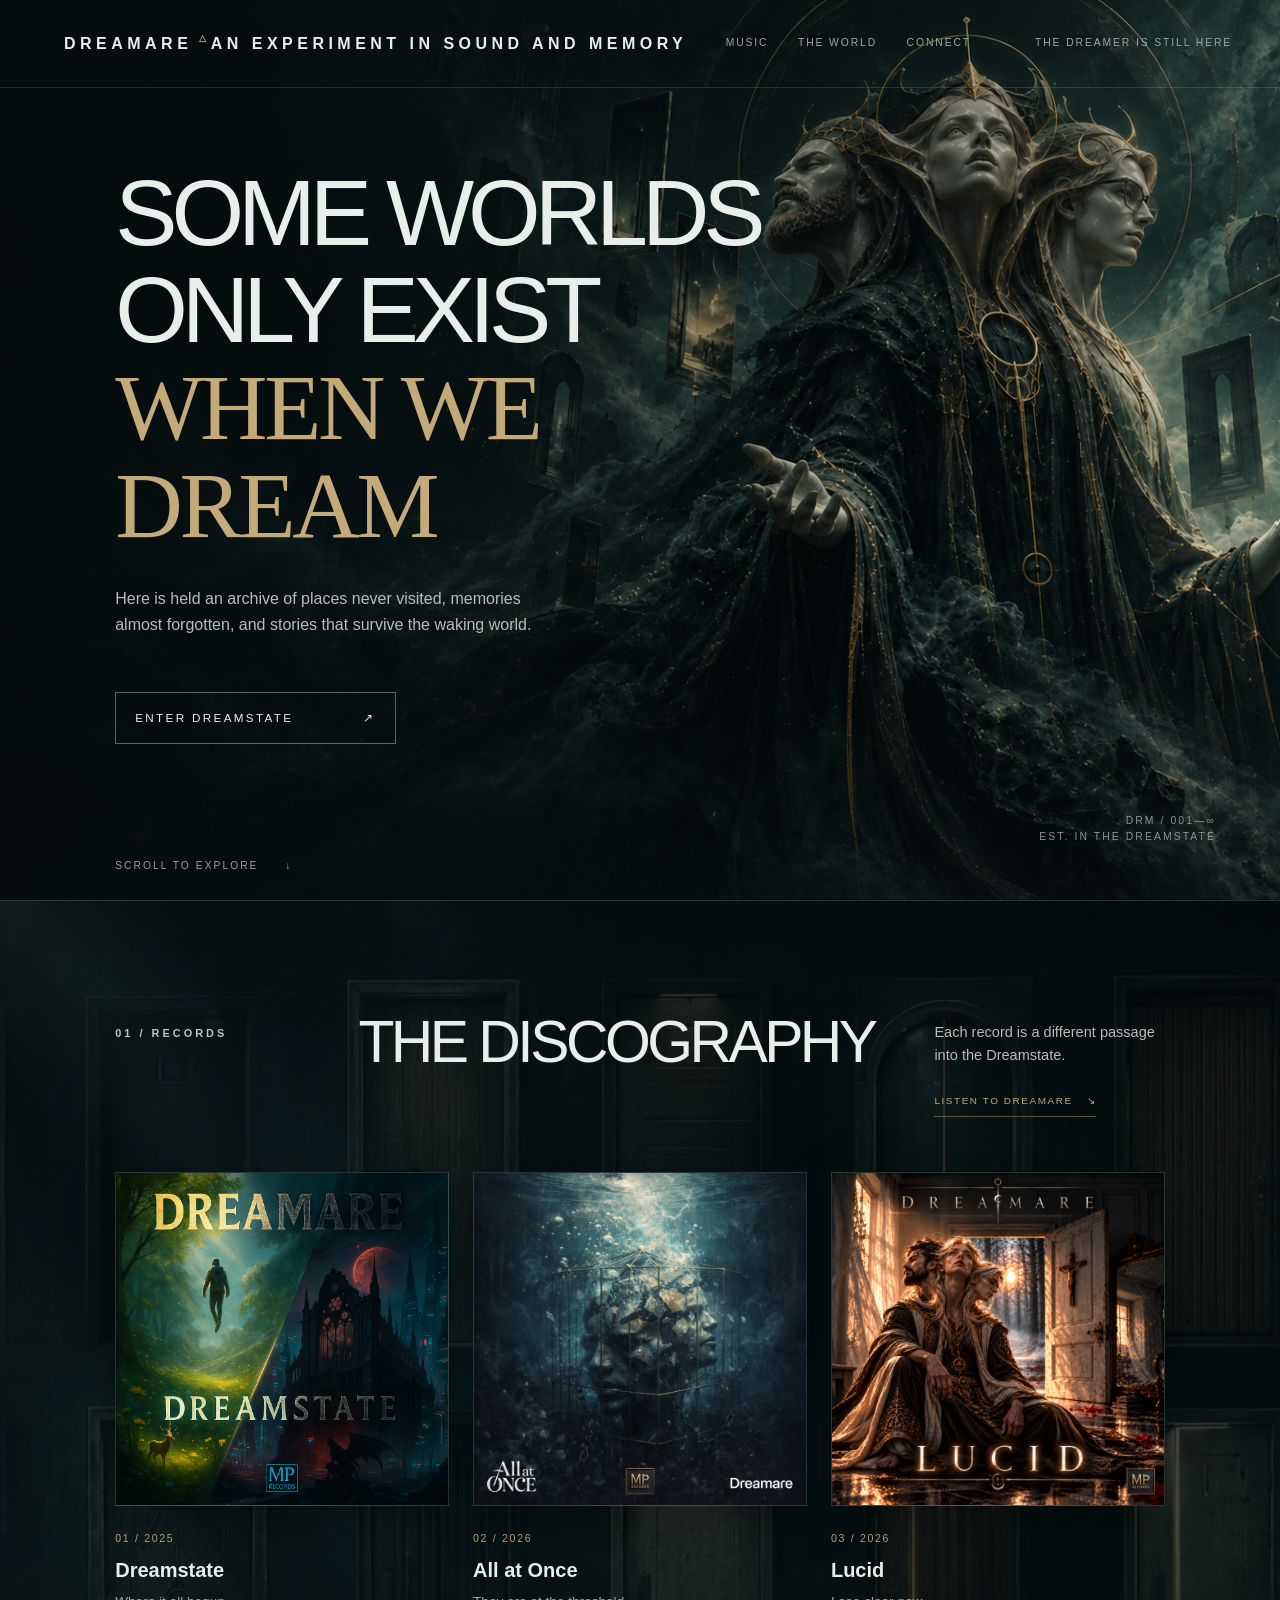
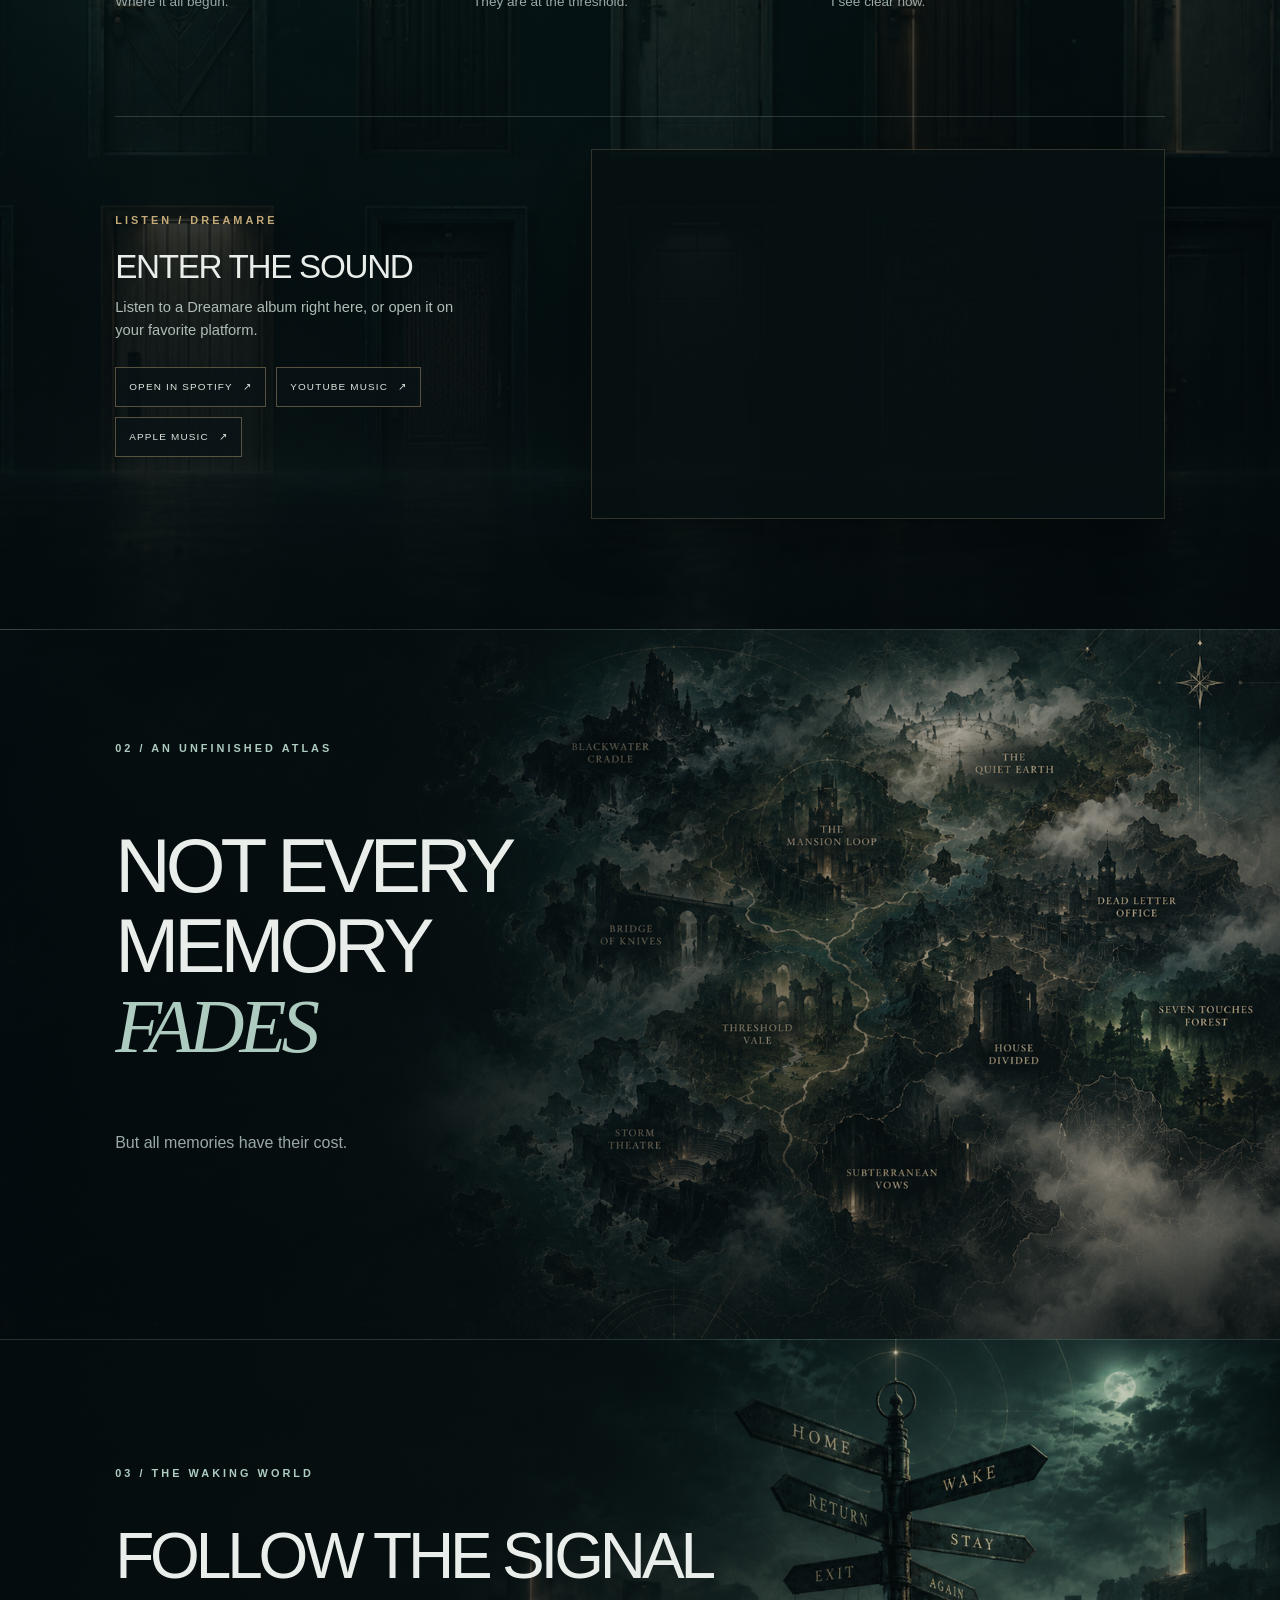
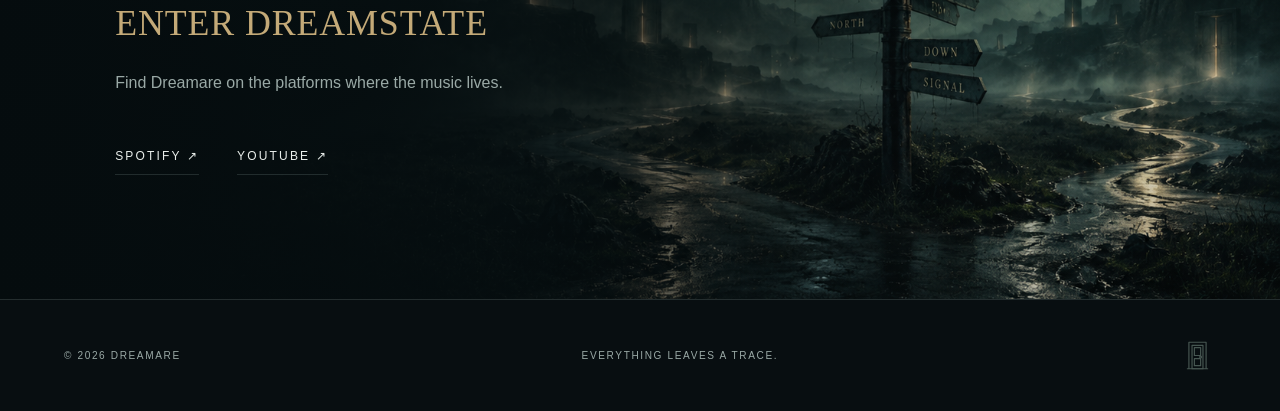
==== commit c78cfcc8: "Move Dreamare tagline into brand header to prevent overlap" ====
--- a/index.html
+++ b/index.html
@@ -1,10 +1,10 @@
 <!doctype html>
 <html lang="en"><head><meta charset="utf-8"><meta name="viewport" content="width=device-width,initial-scale=1"><meta name="theme-color" content="#080e11"><meta name="description" content="Enter the world of Dreamare. Music, dreams, and the stories that remain."><title>DREAMARE — Enter Dreamstate</title><link rel="icon" type="image/svg+xml" href="./favicon.svg"><link rel="stylesheet" href="./styles.css"></head>
 <body class="home"><div class="grain" aria-hidden="true"></div>
-<header class="site-header"><a class="wordmark" href="./" aria-label="Dreamare home">DREAMARE<span class="mark">△</span></a><nav aria-label="Main navigation"><a href="#music">MUSIC</a><a href="#world">THE WORLD</a><a href="#connect">CONNECT</a></nav><span class="header-note">THE DREAMER IS STILL HERE</span></header>
+<header class="site-header"><a class="wordmark" href="./" aria-label="Dreamare home"><span class="wordmark-name">DREAMARE<span class="mark">△</span></span><span class="wordmark-tagline">AN EXPERIMENT IN SOUND AND MEMORY</span></a><nav aria-label="Main navigation"><a href="#music">MUSIC</a><a href="#world">THE WORLD</a><a href="#connect">CONNECT</a></nav><span class="header-note">THE DREAMER IS STILL HERE</span></header>
 <main>
 <section class="hero" aria-labelledby="hero-heading"><div class="hero-halo" aria-hidden="true"><div class="ring ring-a"></div><div class="ring ring-b"></div><div class="ring ring-c"></div><span class="sigil">◈</span></div>
-<div class="hero-content"><p class="eyebrow">AN EXPERIMENT IN SOUND AND MEMORY</p><h1 id="hero-heading">SOME WORLDS<br>ONLY EXIST<br><span class="hero-emphasis">WHEN WE DREAM</span></h1><p class="lead">Here is held an archive of places never visited, memories almost forgotten, and stories that survive the waking world.</p><a class="main-link" href="#music">ENTER DREAMSTATE <span aria-hidden="true">↗</span></a></div>
+<div class="hero-content"><h1 id="hero-heading">SOME WORLDS<br>ONLY EXIST<br><span class="hero-emphasis">WHEN WE DREAM</span></h1><p class="lead">Here is held an archive of places never visited, memories almost forgotten, and stories that survive the waking world.</p><a class="main-link" href="#music">ENTER DREAMSTATE <span aria-hidden="true">↗</span></a></div>
 <div class="hero-index" aria-hidden="true">DRM / 001—∞<br>EST. IN THE DREAMSTATE</div><div class="scroll-cue" aria-hidden="true">SCROLL TO EXPLORE <span>↓</span></div></section>
 <section id="music" class="section music"><div class="section-header"><p class="eyebrow">01 / RECORDS</p><h2>THE DISCOGRAPHY</h2><div class="music-header-aside"><p>Each record is a different passage into the Dreamstate.</p><a class="music-listen-link" href="#music-player">LISTEN TO DREAMARE <span aria-hidden="true">↘</span></a></div></div>
 <div class="album-grid"><article class="album album-one"><div class="album-art" aria-hidden="true"><span class="album-orbit">◯</span><span class="album-title">DREAMSTATE</span><img class="album-cover" src="./assets/album-dreamstate.png" alt="Official Dreamstate album cover" loading="lazy" decoding="async"></div><div class="album-meta"><span>01 / 2025</span><h3>Dreamstate</h3><p>Where it all begun.</p></div></article><article class="album album-two"><div class="album-art" aria-hidden="true"><span class="album-orbit">◇</span><span class="album-title">ALL AT ONCE</span><img class="album-cover" src="./assets/album-all-at-once.jpg" alt="Official All at Once album cover" loading="lazy" decoding="async"></div><div class="album-meta"><span>02 / 2026</span><h3>All at Once</h3><p>They are at the threshold.</p></div></article><article class="album album-three"><div class="album-art" aria-hidden="true"><span class="album-orbit">✧</span><span class="album-title">LUCID</span><img class="album-cover" src="./assets/album-lucid.jpg" alt="Official Lucid album cover" loading="lazy" decoding="async"></div><div class="album-meta"><span>03 / 2026</span><h3>Lucid</h3><p>I see clear now.</p></div></article></div>
--- a/styles.css
+++ b/styles.css
@@ -562,3 +562,61 @@
   }
   .home .music .music-player-options a { width: 100%; }
 }
+
+/* Official Spotify album player — one featured embed with platform exits. */
+.home .music .music-player-area {
+  grid-template-columns: minmax(0, .85fr) minmax(0, 1.15fr);
+  align-items: center;
+  gap: clamp(24px, 4vw, 60px);
+}
+.home .music .music-player-intro > p:not(.eyebrow) {
+  color: #aebcb6;
+  font-size: .92rem;
+  max-width: 360px;
+  margin: 0 0 24px;
+}
+.home .music .music-player-area .music-player-options {
+  justify-content: flex-start;
+}
+.home .music .music-player-area .music-player-options a {
+  font-size: .62rem;
+  padding: 11px 13px;
+  gap: 10px;
+}
+.home .music .spotify-player {
+  min-width: 0;
+  width: 100%;
+  padding: 8px;
+  border: 1px solid rgba(196,170,120,.23);
+  background: rgba(7,16,18,.82);
+  box-shadow: 0 20px 48px rgba(0,0,0,.35);
+}
+.home .music .spotify-player iframe {
+  width: 100%;
+  height: 352px;
+  display: block;
+  border: 0;
+  border-radius: 12px;
+}
+@media (max-width: 850px) {
+  .home .music .music-player-area { grid-template-columns: minmax(0, 1fr); }
+}
+@media (max-width: 560px) {
+  .home .music .spotify-player { padding: 5px; }
+  .home .music .spotify-player iframe { height: 352px; }
+}
+
+/* Keep platform buttons flush with the left edge of the player description. */
+.home .music .music-player-intro {
+  display: flex;
+  flex-direction: column;
+  align-items: flex-start;
+  min-width: 0;
+}
+.home .music .music-player-intro .music-player-options {
+  width: 100%;
+  margin: 0;
+  padding: 0;
+  align-self: flex-start;
+  justify-content: flex-start;
+}
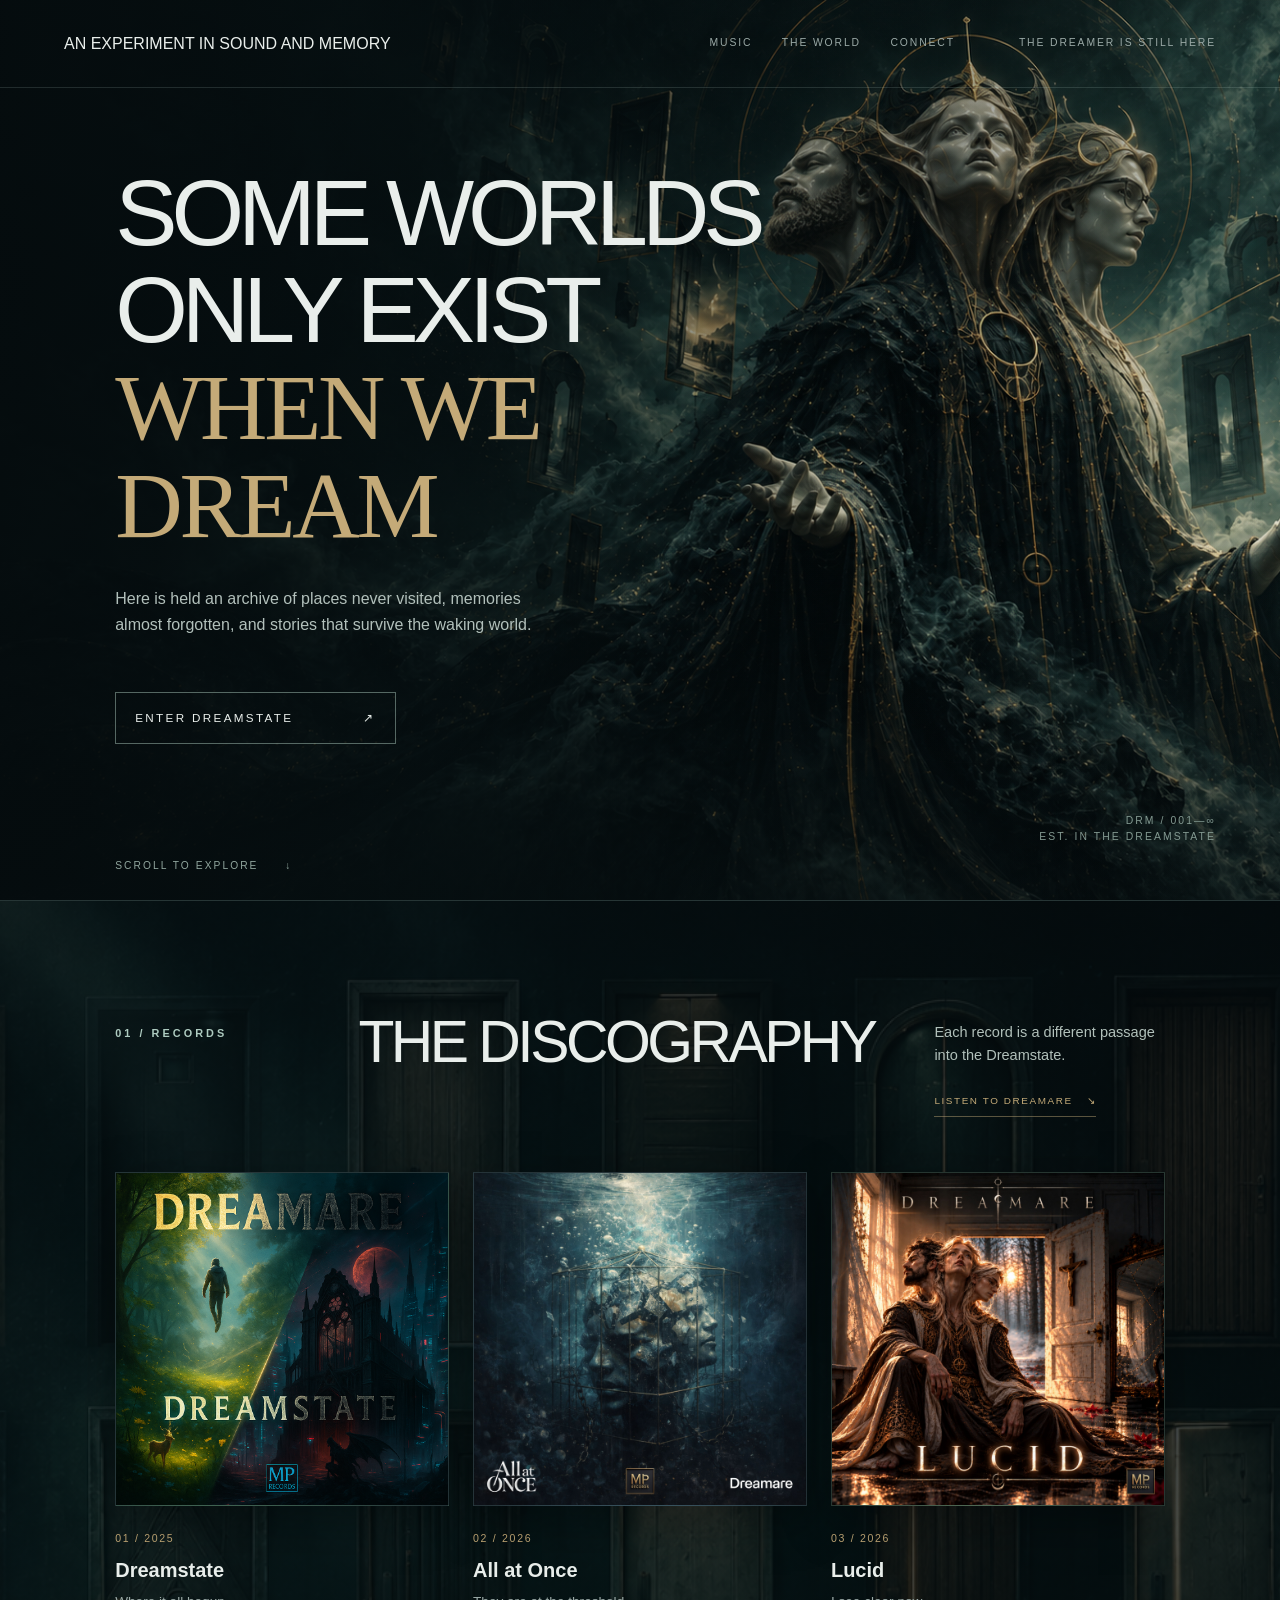
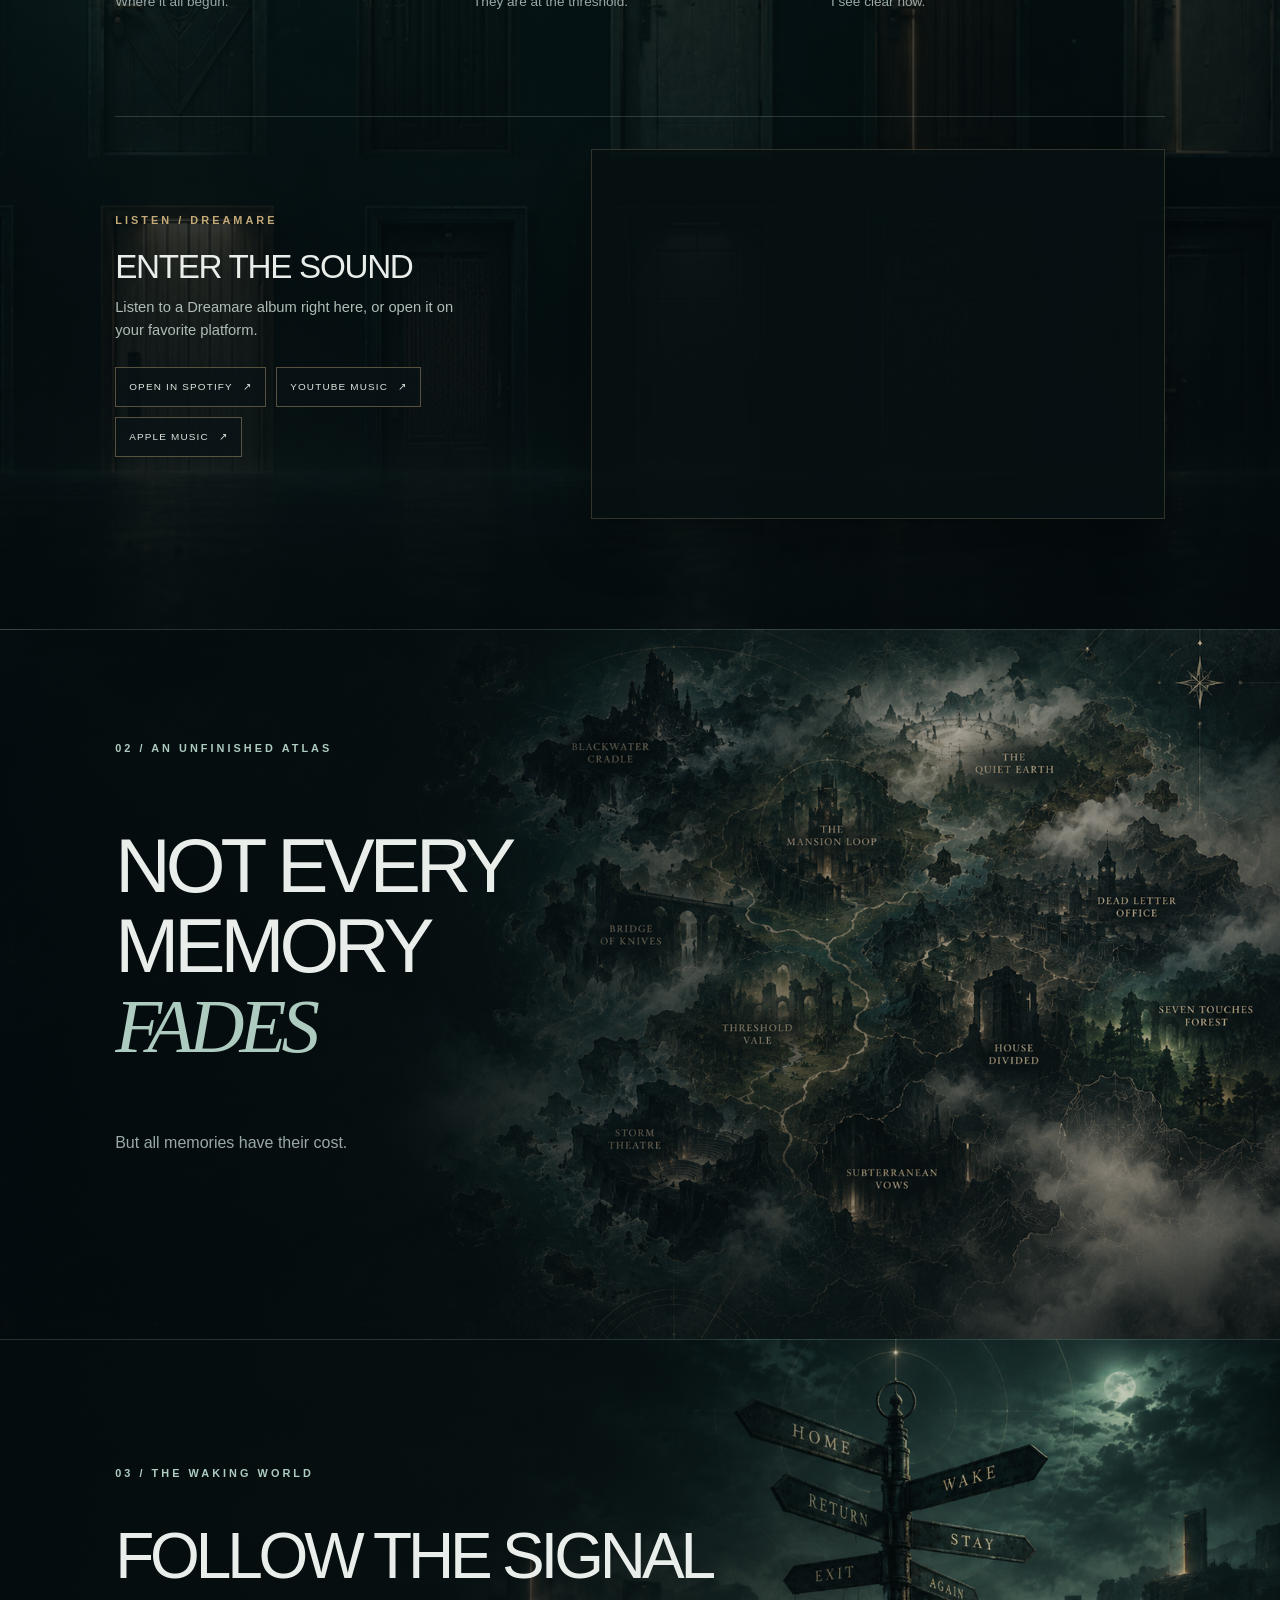
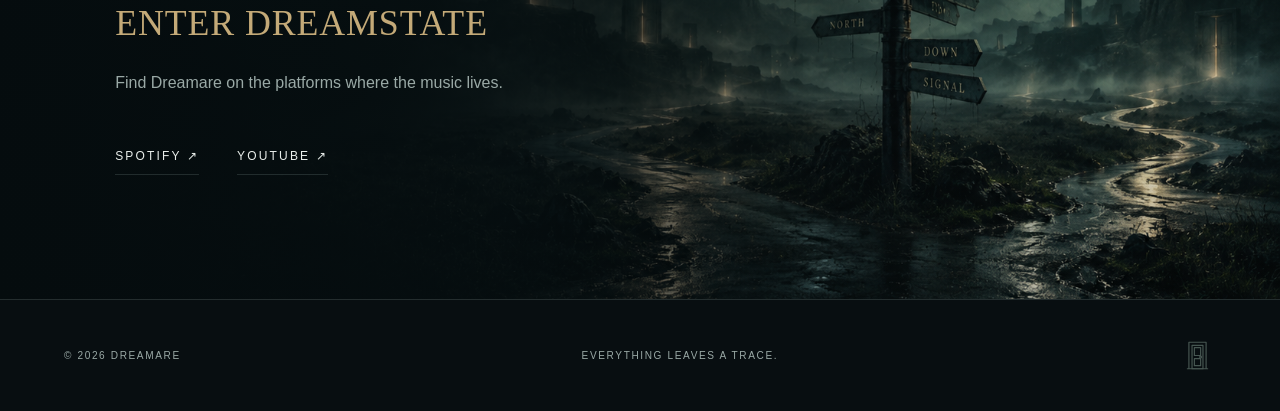
==== commit c2bbac48: "Remove redundant clickable Dreamare header mark; retain minimal tagline" ====
--- a/index.html
+++ b/index.html
@@ -1,7 +1,7 @@
 <!doctype html>
 <html lang="en"><head><meta charset="utf-8"><meta name="viewport" content="width=device-width,initial-scale=1"><meta name="theme-color" content="#080e11"><meta name="description" content="Enter the world of Dreamare. Music, dreams, and the stories that remain."><title>DREAMARE — Enter Dreamstate</title><link rel="icon" type="image/svg+xml" href="./favicon.svg"><link rel="stylesheet" href="./styles.css"></head>
 <body class="home"><div class="grain" aria-hidden="true"></div>
-<header class="site-header"><a class="wordmark" href="./" aria-label="Dreamare home"><span class="wordmark-name">DREAMARE<span class="mark">△</span></span><span class="wordmark-tagline">AN EXPERIMENT IN SOUND AND MEMORY</span></a><nav aria-label="Main navigation"><a href="#music">MUSIC</a><a href="#world">THE WORLD</a><a href="#connect">CONNECT</a></nav><span class="header-note">THE DREAMER IS STILL HERE</span></header>
+<header class="site-header"><span class="header-tagline">AN EXPERIMENT IN SOUND AND MEMORY</span><nav aria-label="Main navigation"><a href="#music">MUSIC</a><a href="#world">THE WORLD</a><a href="#connect">CONNECT</a></nav><span class="header-note">THE DREAMER IS STILL HERE</span></header>
 <main>
 <section class="hero" aria-labelledby="hero-heading"><div class="hero-halo" aria-hidden="true"><div class="ring ring-a"></div><div class="ring ring-b"></div><div class="ring ring-c"></div><span class="sigil">◈</span></div>
 <div class="hero-content"><h1 id="hero-heading">SOME WORLDS<br>ONLY EXIST<br><span class="hero-emphasis">WHEN WE DREAM</span></h1><p class="lead">Here is held an archive of places never visited, memories almost forgotten, and stories that survive the waking world.</p><a class="main-link" href="#music">ENTER DREAMSTATE <span aria-hidden="true">↗</span></a></div>
--- a/styles.css
+++ b/styles.css
@@ -620,3 +620,28 @@
   align-self: flex-start;
   justify-content: flex-start;
 }
+
+/* Keep the brand tagline inside the header instead of overlapping the hero. */
+.home .site-header .wordmark {
+  display: flex;
+  flex-direction: column;
+  align-items: flex-start;
+  justify-content: center;
+  gap: 5px;
+  line-height: 1.1;
+  min-width: 0;
+}
+.home .site-header .wordmark-name {
+  display: inline-block;
+  white-space: nowrap;
+}
+.home .site-header .wordmark-tagline {
+  color: #aecbc0;
+  font-size: .52rem;
+  font-weight: 500;
+  letter-spacing: .12em;
+  white-space: nowrap;
+}
+@media (max-width: 850px) {
+  .home .site-header .wordmark-tagline { display: none; }
+}
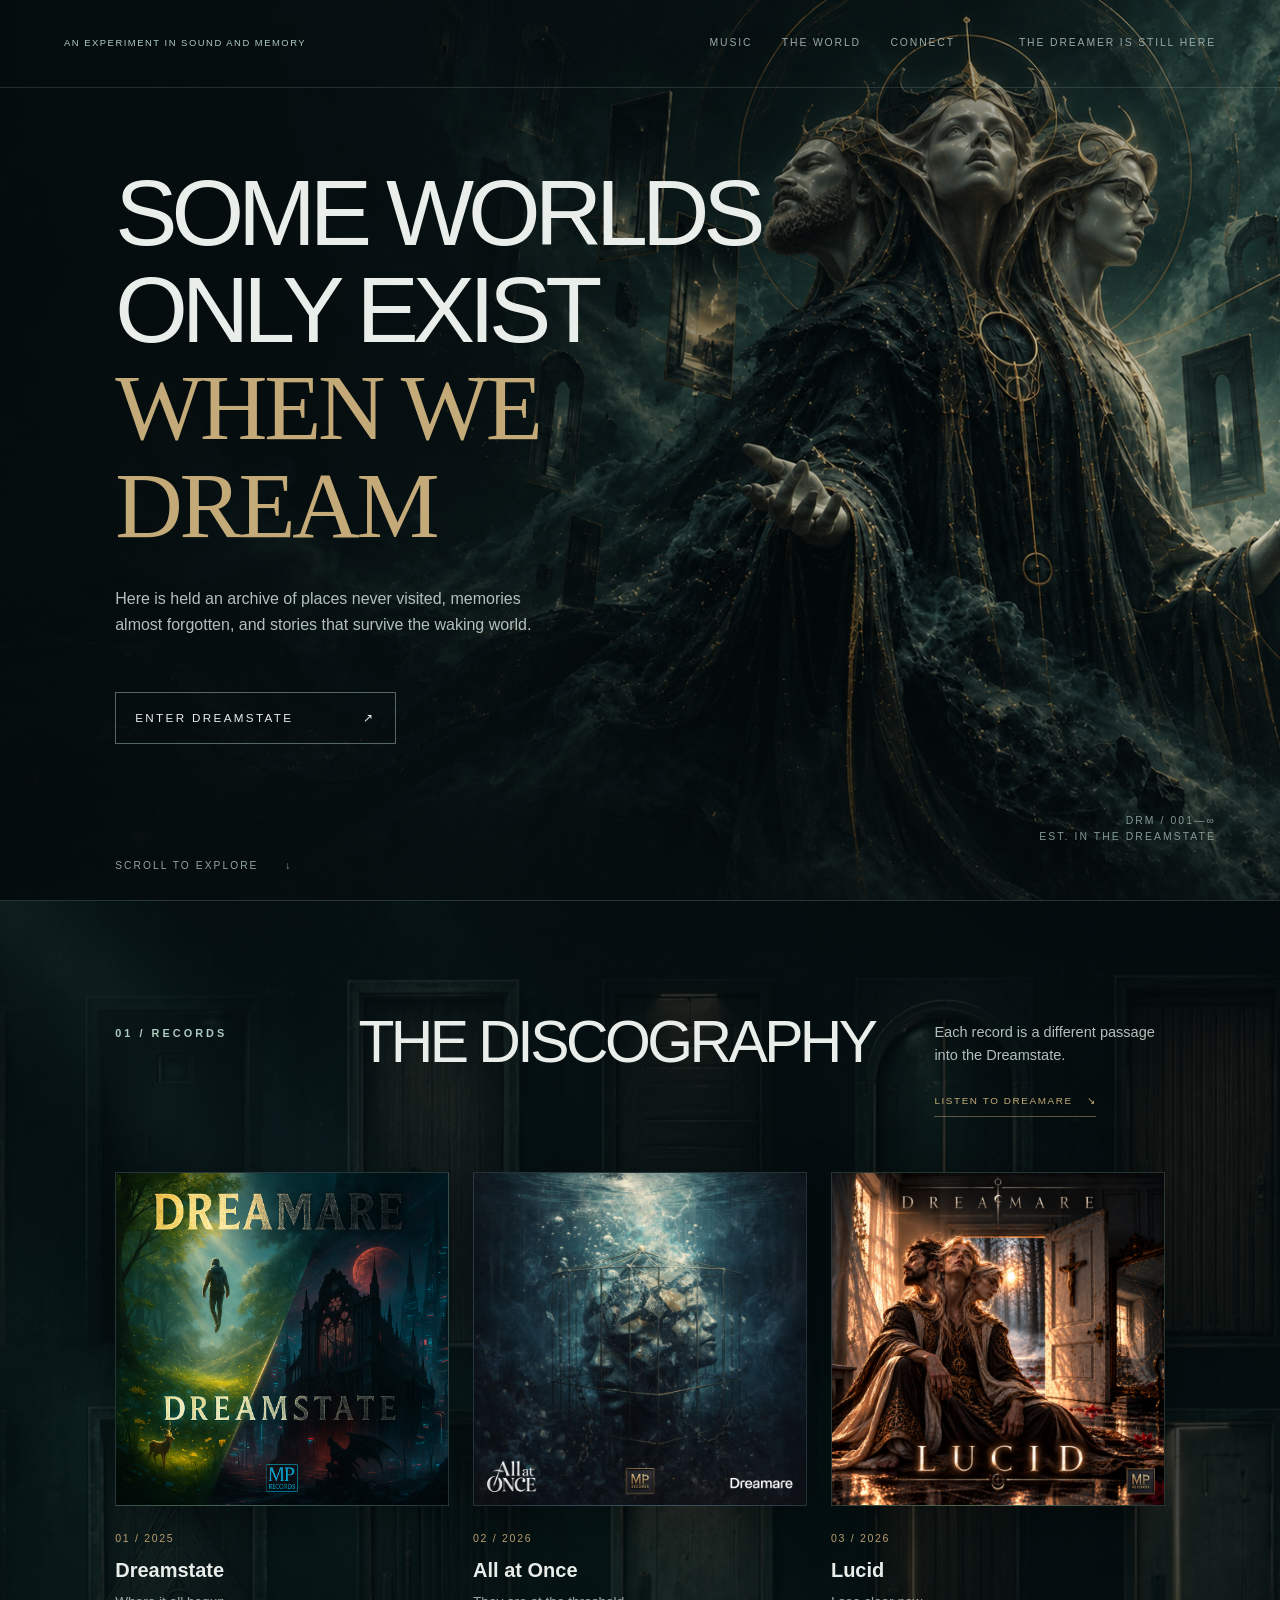
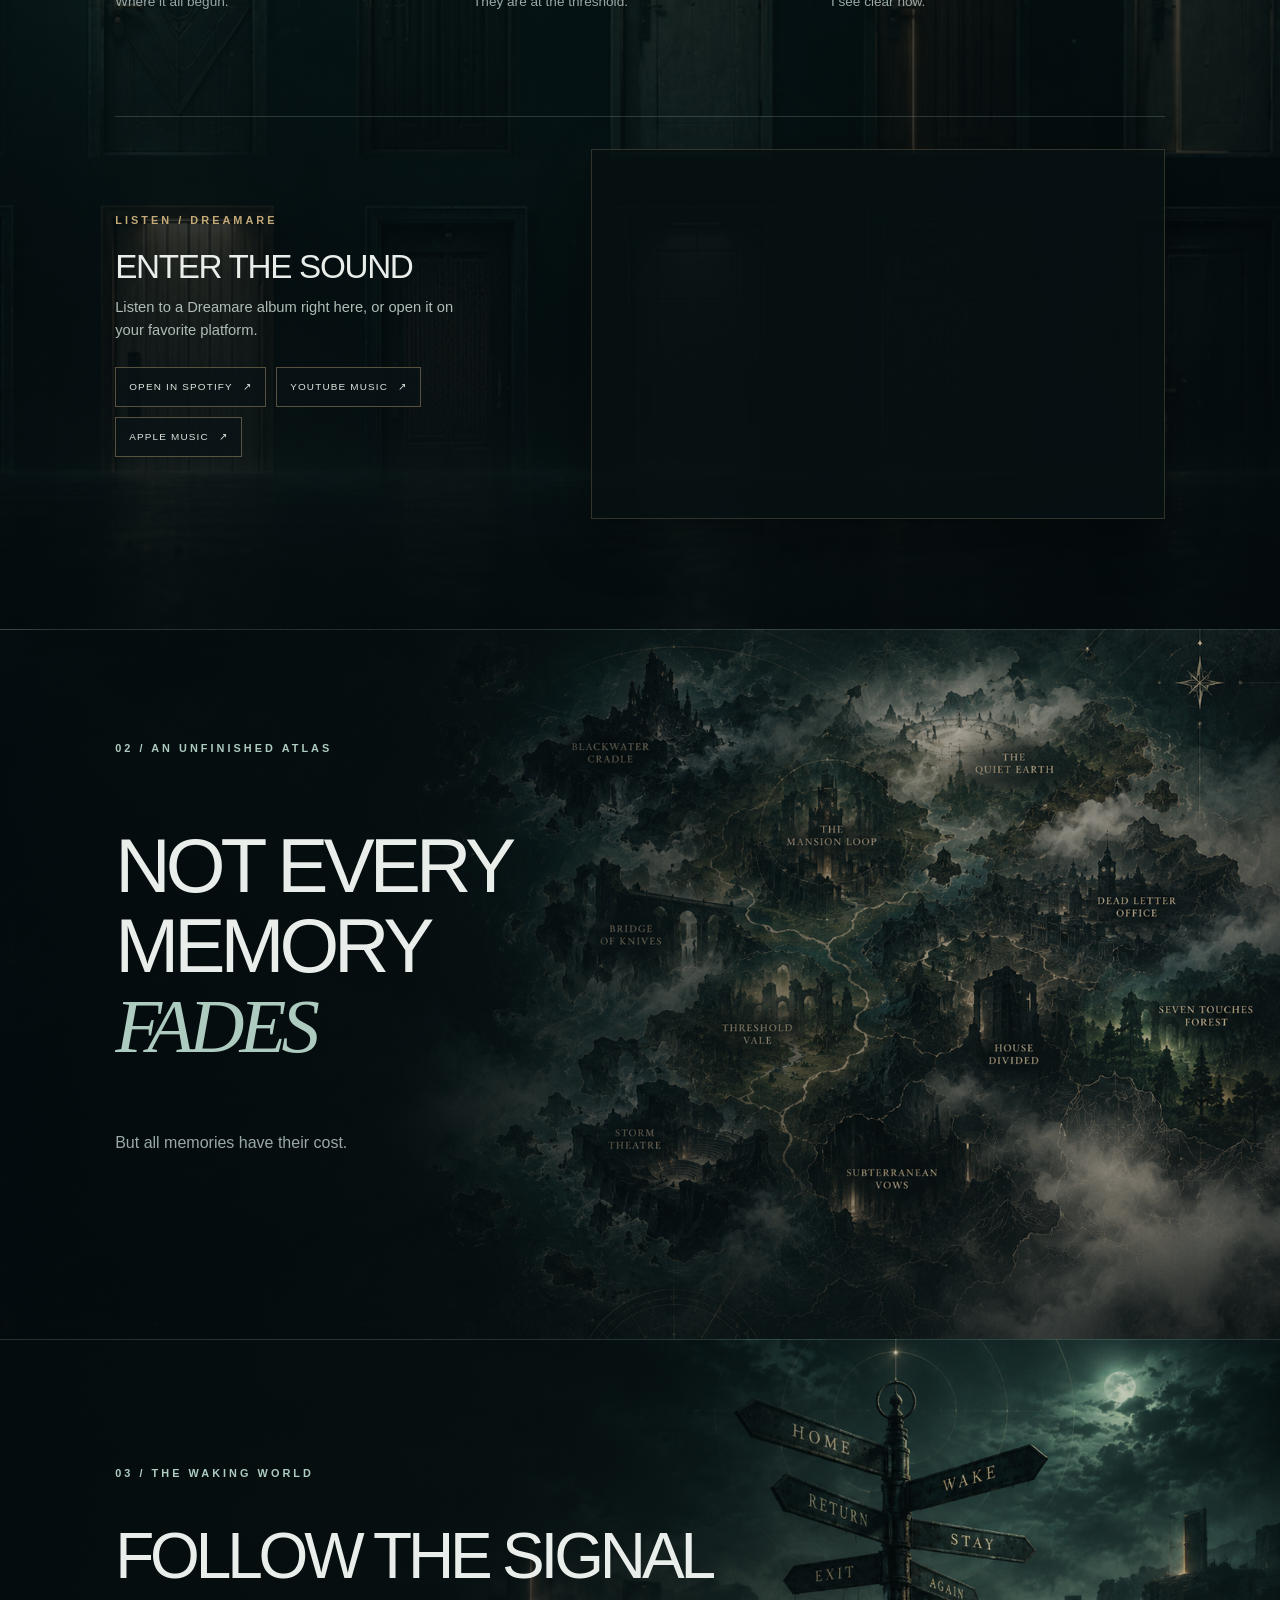
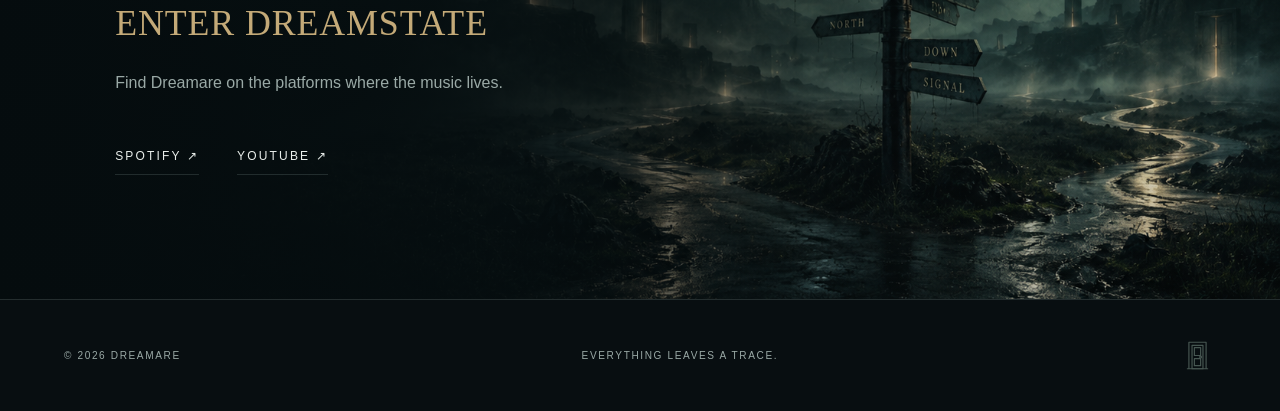
==== commit 78828fc5: "Add social sharing preview metadata and official Dreamare hero artwork" ====
--- a/index.html
+++ b/index.html
@@ -1,5 +1,5 @@
 <!doctype html>
-<html lang="en"><head><meta charset="utf-8"><meta name="viewport" content="width=device-width,initial-scale=1"><meta name="theme-color" content="#080e11"><meta name="description" content="Enter the world of Dreamare. Music, dreams, and the stories that remain."><title>DREAMARE — Enter Dreamstate</title><link rel="icon" type="image/svg+xml" href="./favicon.svg"><link rel="stylesheet" href="./styles.css"></head>
+<html lang="en"><head><meta charset="utf-8"><meta name="viewport" content="width=device-width,initial-scale=1"><meta name="theme-color" content="#080e11"><meta name="description" content="Enter the world of Dreamare. Music, dreams, and the stories that remain."><link rel="canonical" href="https://dreamareworld.com/"><meta property="og:type" content="website"><meta property="og:site_name" content="Dreamare World"><meta property="og:title" content="DREAMARE — Enter Dreamstate"><meta property="og:description" content="Some worlds only exist when we dream. Enter an archive of music, forgotten memories and stories."><meta property="og:url" content="https://dreamareworld.com/"><meta property="og:image" content="https://dreamareworld.com/assets/hero-dreamare-triunio.png"><meta property="og:image:alt" content="Dreamare, a mysterious three-faced archivist in a dark cinematic dreamscape"><meta name="twitter:card" content="summary_large_image"><meta name="twitter:title" content="DREAMARE — Enter Dreamstate"><meta name="twitter:description" content="Some worlds only exist when we dream."><meta name="twitter:image" content="https://dreamareworld.com/assets/hero-dreamare-triunio.png"><title>DREAMARE — Enter Dreamstate</title><link rel="icon" type="image/svg+xml" href="./favicon.svg"><link rel="stylesheet" href="./styles.css"></head>
 <body class="home"><div class="grain" aria-hidden="true"></div>
 <header class="site-header"><span class="header-tagline">AN EXPERIMENT IN SOUND AND MEMORY</span><nav aria-label="Main navigation"><a href="#music">MUSIC</a><a href="#world">THE WORLD</a><a href="#connect">CONNECT</a></nav><span class="header-note">THE DREAMER IS STILL HERE</span></header>
 <main>
--- a/styles.css
+++ b/styles.css
@@ -621,27 +621,28 @@
   justify-content: flex-start;
 }
 
-/* Keep the brand tagline inside the header instead of overlapping the hero. */
-.home .site-header .wordmark {
-  display: flex;
-  flex-direction: column;
-  align-items: flex-start;
-  justify-content: center;
-  gap: 5px;
-  line-height: 1.1;
-  min-width: 0;
-}
-.home .site-header .wordmark-name {
-  display: inline-block;
+/* Quiet, non-interactive header tagline; no redundant Home link. */
+.home .site-header .header-tagline {
+  color: #aecbc0;
+  font-size: .59rem;
+  font-weight: 500;
+  letter-spacing: .16em;
+  line-height: 1.5;
   white-space: nowrap;
-}
-.home .site-header .wordmark-tagline {
-  color: #aecbc0;
-  font-size: .52rem;
-  font-weight: 500;
-  letter-spacing: .12em;
-  white-space: nowrap;
+  flex: 0 1 auto;
 }
 @media (max-width: 850px) {
-  .home .site-header .wordmark-tagline { display: none; }
-}
+  .home .site-header .header-tagline {
+    font-size: .52rem;
+    letter-spacing: .09em;
+  }
+}
+@media (max-width: 560px) {
+  .home .site-header .header-tagline {
+    font-size: .46rem;
+    letter-spacing: .045em;
+    white-space: normal;
+    max-width: 140px;
+    line-height: 1.35;
+  }
+}
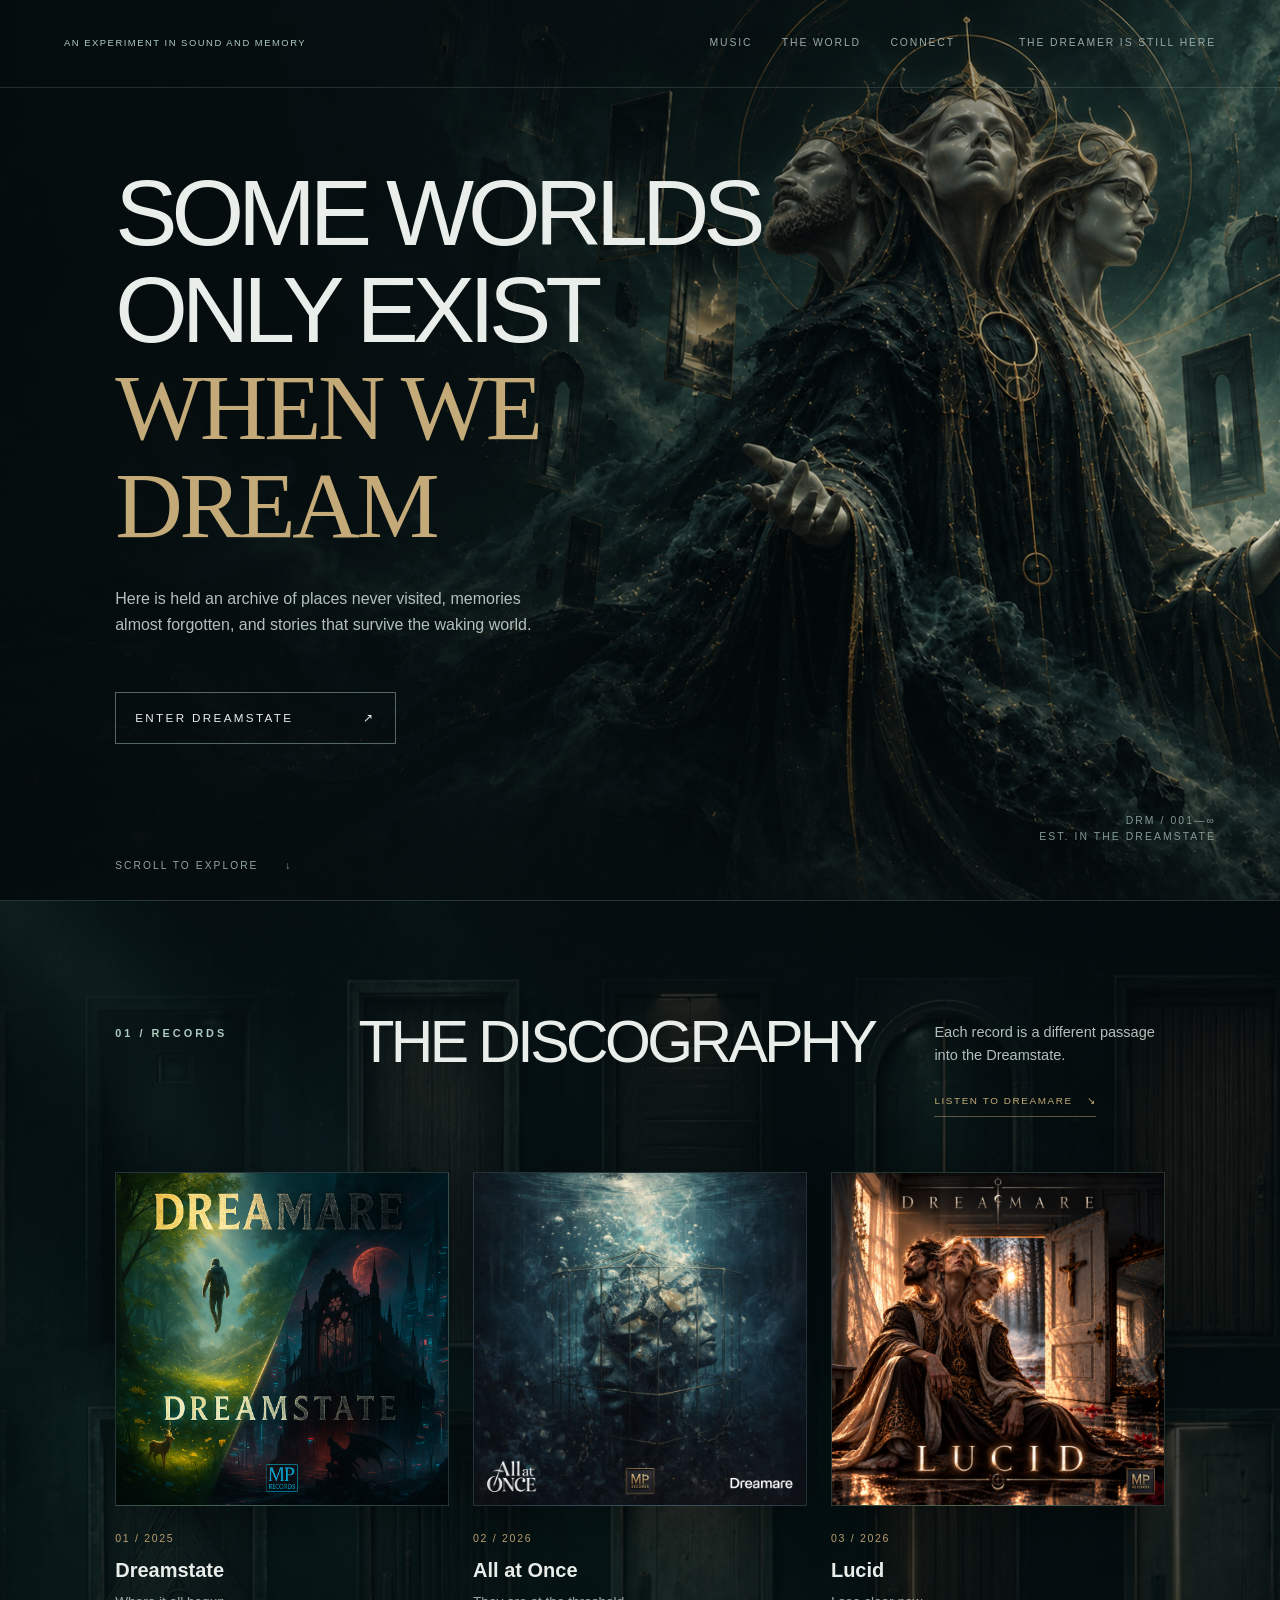
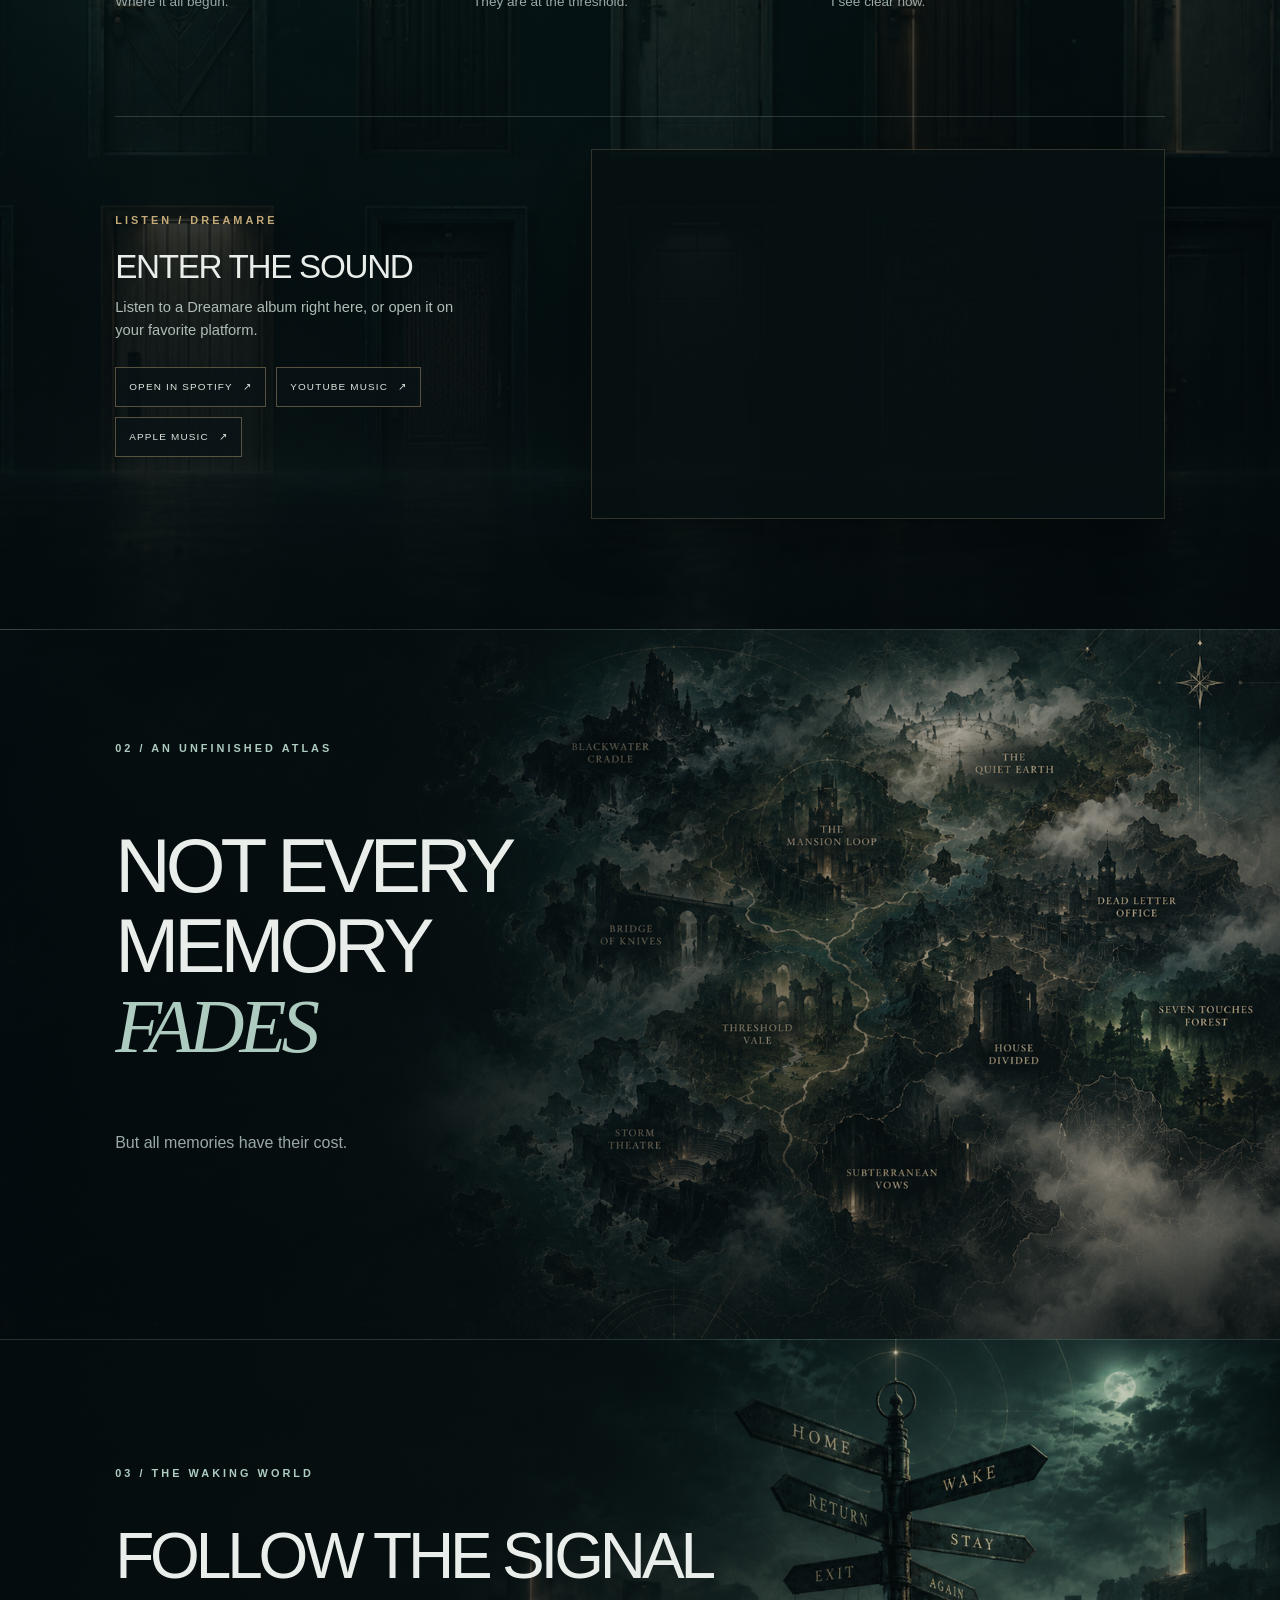
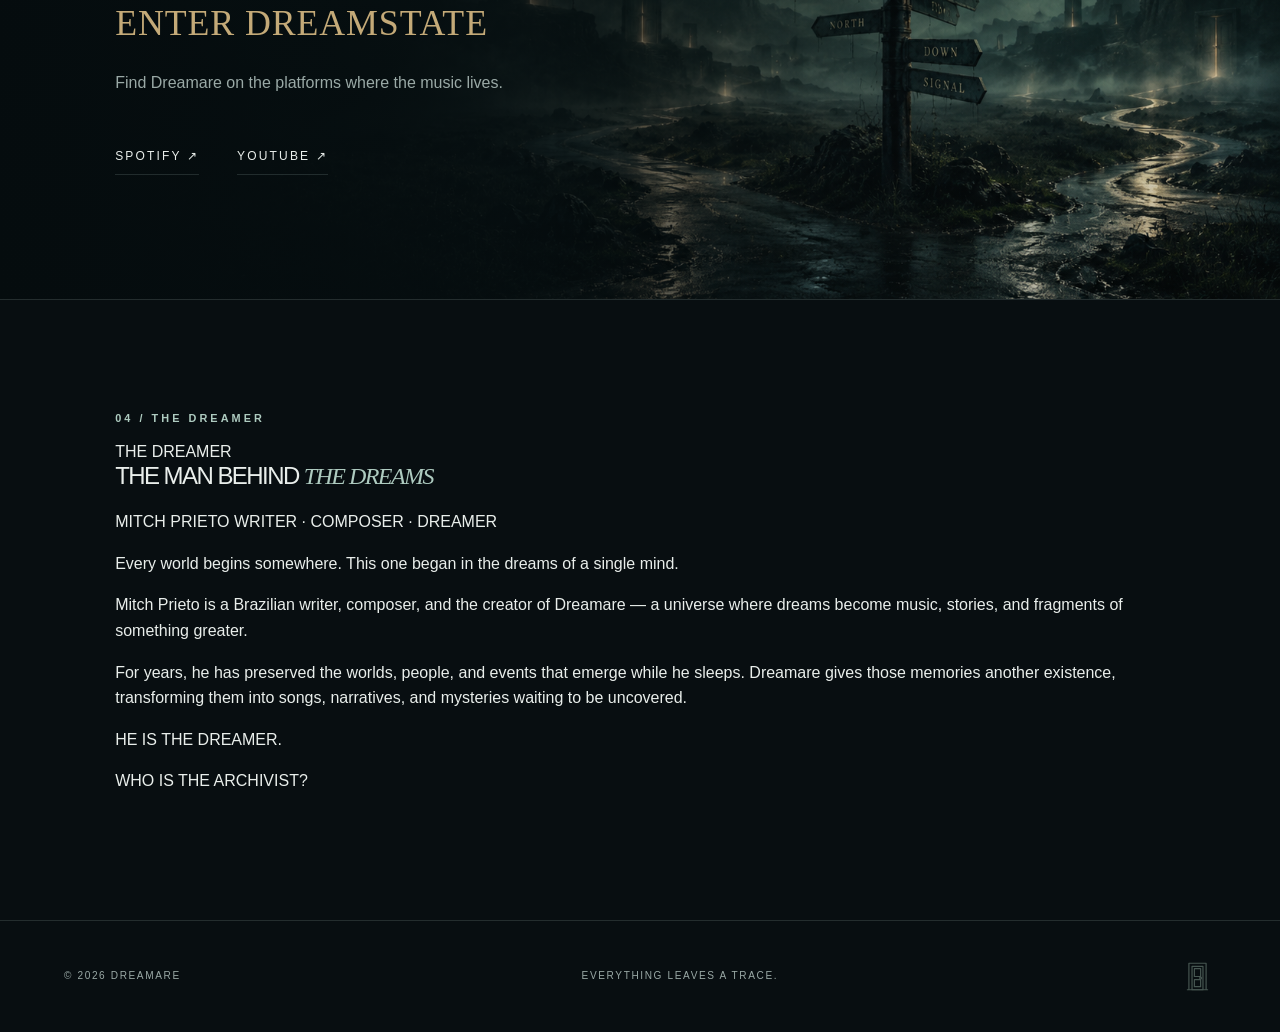
==== commit 532d4c82: "Add The Dreamer creator section and preserve Archivist mystery" ====
--- a/index.html
+++ b/index.html
@@ -1,5 +1,5 @@
 <!doctype html>
-<html lang="en"><head><meta charset="utf-8"><meta name="viewport" content="width=device-width,initial-scale=1"><meta name="theme-color" content="#080e11"><meta name="description" content="Enter the world of Dreamare. Music, dreams, and the stories that remain."><link rel="canonical" href="https://dreamareworld.com/"><meta property="og:type" content="website"><meta property="og:site_name" content="Dreamare World"><meta property="og:title" content="DREAMARE — Enter Dreamstate"><meta property="og:description" content="Some worlds only exist when we dream. Enter an archive of music, forgotten memories and stories."><meta property="og:url" content="https://dreamareworld.com/"><meta property="og:image" content="https://dreamareworld.com/assets/hero-dreamare-triunio.png"><meta property="og:image:alt" content="Dreamare, a mysterious three-faced archivist in a dark cinematic dreamscape"><meta name="twitter:card" content="summary_large_image"><meta name="twitter:title" content="DREAMARE — Enter Dreamstate"><meta name="twitter:description" content="Some worlds only exist when we dream."><meta name="twitter:image" content="https://dreamareworld.com/assets/hero-dreamare-triunio.png"><title>DREAMARE — Enter Dreamstate</title><link rel="icon" type="image/svg+xml" href="./favicon.svg"><link rel="stylesheet" href="./styles.css"></head>
+<html lang="en"><head><meta charset="utf-8"><meta name="viewport" content="width=device-width,initial-scale=1"><meta name="theme-color" content="#080e11"><meta name="description" content="Enter the world of Dreamare. Music, dreams, and the stories that remain."><link rel="canonical" href="https://dreamareworld.com/"><meta property="og:type" content="website"><meta property="og:site_name" content="Dreamare World"><meta property="og:title" content="DREAMARE — Enter Dreamstate"><meta property="og:description" content="Some worlds only exist when we dream. Enter an archive of music, forgotten memories and stories."><meta property="og:url" content="https://dreamareworld.com/"><meta property="og:image" content="https://dreamareworld.com/assets/dreamare-social-preview.jpg"><meta property="og:image:secure_url" content="https://dreamareworld.com/assets/dreamare-social-preview.jpg"><meta property="og:image:width" content="1200"><meta property="og:image:height" content="630"><meta property="og:image:type" content="image/jpeg"><meta property="og:image:alt" content="Dreamare and the words Enter Dreamstate in textured gold, beside the three-faced archivist in a dark fantasy dreamscape"><meta name="twitter:card" content="summary_large_image"><meta name="twitter:title" content="DREAMARE — Enter Dreamstate"><meta name="twitter:description" content="Some worlds only exist when we dream."><meta name="twitter:image" content="https://dreamareworld.com/assets/dreamare-social-preview.jpg"><title>DREAMARE — Enter Dreamstate</title><link rel="icon" type="image/svg+xml" href="./favicon.svg"><link rel="stylesheet" href="./styles.css"><!-- Cloudflare Web Analytics --><script type="module" src="https://static.cloudflareinsights.com/beacon.min.js" data-cf-beacon='{"token":"df94e395ba5544619b720ce0611799b7"}'></script><!-- End Cloudflare Web Analytics --></head>
 <body class="home"><div class="grain" aria-hidden="true"></div>
 <header class="site-header"><span class="header-tagline">AN EXPERIMENT IN SOUND AND MEMORY</span><nav aria-label="Main navigation"><a href="#music">MUSIC</a><a href="#world">THE WORLD</a><a href="#connect">CONNECT</a></nav><span class="header-note">THE DREAMER IS STILL HERE</span></header>
 <main>
@@ -26,6 +26,26 @@
 </section>
 <section id="world" class="section world"><p class="eyebrow">02 / AN UNFINISHED ATLAS</p><div class="world-copy"><h2>NOT EVERY<br>MEMORY <em>FADES</em></h2><p>But all memories have their cost.</p></div><div class="world-ornament" aria-hidden="true">∴</div></section>
 <section id="connect" class="section connect"><p class="eyebrow">03 / THE WAKING WORLD</p><h2>FOLLOW THE SIGNAL</h2><p class="connect-invitation">ENTER DREAMSTATE</p><p>Find Dreamare on the platforms where the music lives.</p><div class="socials"><a href="https://open.spotify.com/search/Dreamare" target="_blank" rel="noopener noreferrer">SPOTIFY ↗</a><a href="https://www.youtube.com/results?search_query=Dreamare+music" target="_blank" rel="noopener noreferrer">YOUTUBE ↗</a></div></section>
+<section id="dreamer" class="section dreamer" aria-labelledby="dreamer-heading">
+  <p class="eyebrow">04 / THE DREAMER</p>
+  <div class="dreamer-layout">
+    <div class="dreamer-portrait">
+      <img src="./assets/mitch-prieto-profile.jpg" alt="Portrait of Mitch Prieto, creator of Dreamare" loading="lazy" width="760" height="880" onerror="this.hidden=true">
+      <span class="dreamer-portrait-label" aria-hidden="true">THE DREAMER</span>
+    </div>
+    <div class="dreamer-copy">
+      <h2 id="dreamer-heading">THE MAN BEHIND <em>THE DREAMS</em></h2>
+      <p class="dreamer-name">MITCH PRIETO <span>WRITER · COMPOSER · DREAMER</span></p>
+      <p>Every world begins somewhere. This one began in the dreams of a single mind.</p>
+      <p>Mitch Prieto is a Brazilian writer, composer, and the creator of Dreamare — a universe where dreams become music, stories, and fragments of something greater.</p>
+      <p>For years, he has preserved the worlds, people, and events that emerge while he sleeps. Dreamare gives those memories another existence, transforming them into songs, narratives, and mysteries waiting to be uncovered.</p>
+      <div class="dreamer-final">
+        <p>HE IS THE DREAMER.</p>
+        <p class="dreamer-question">WHO IS THE ARCHIVIST?</p>
+      </div>
+    </div>
+  </div>
+</section>
 </main>
 <footer><span>© 2026 DREAMARE</span><span>EVERYTHING LEAVES A TRACE.</span><a class="hidden-archive" href="./archive/" aria-label="Open a hidden door" title="A door remains closed"><svg class="archive-door-icon" viewBox="0 0 32 40" aria-hidden="true" focusable="false"><path class="door-frame" d="M5 37V3h22v34M3 37h26"/><path class="door-leaf" d="M9 7h14v30H9z"/><path class="door-detail" d="M12 10h8v10h-8zM12 24h8v9h-8z"/><circle class="door-handle" cx="20" cy="22" r="1.2"/></svg></a></footer>
 <script src="./album-covers.js" defer></script></body></html>
